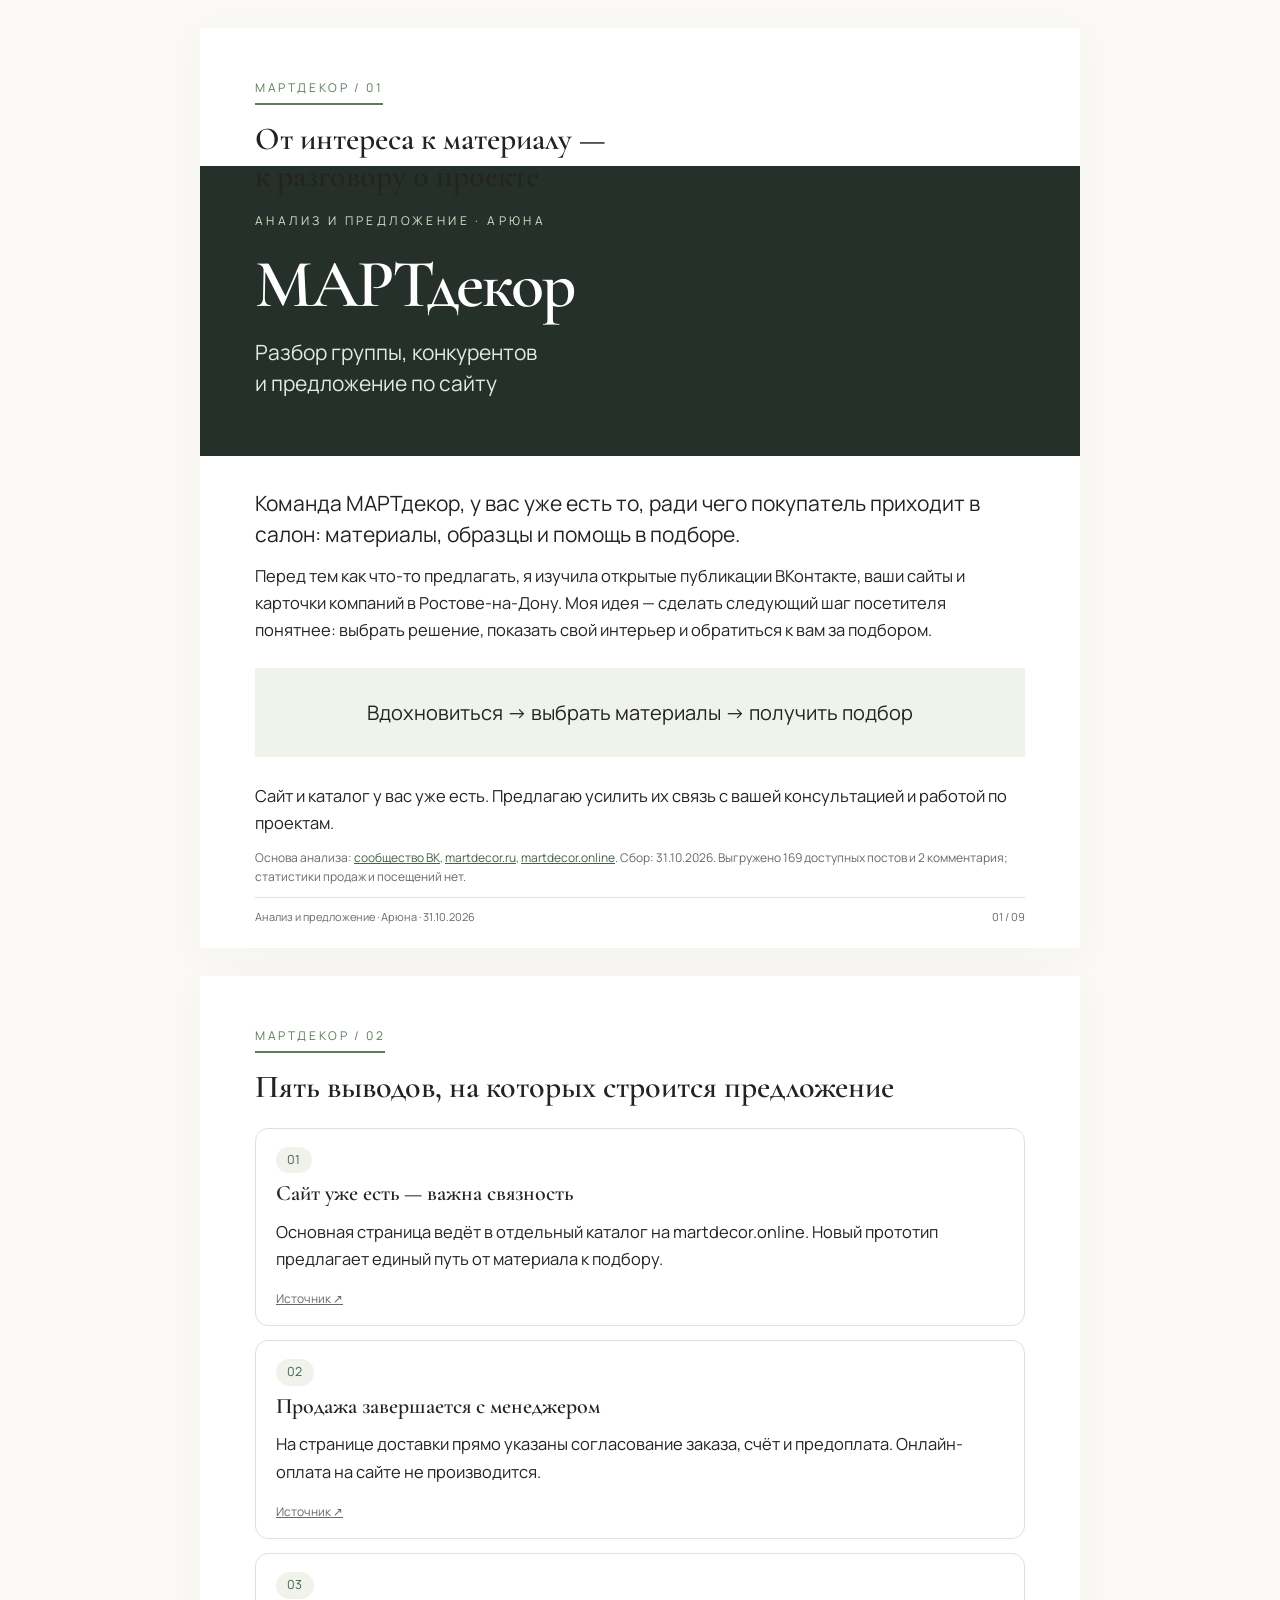
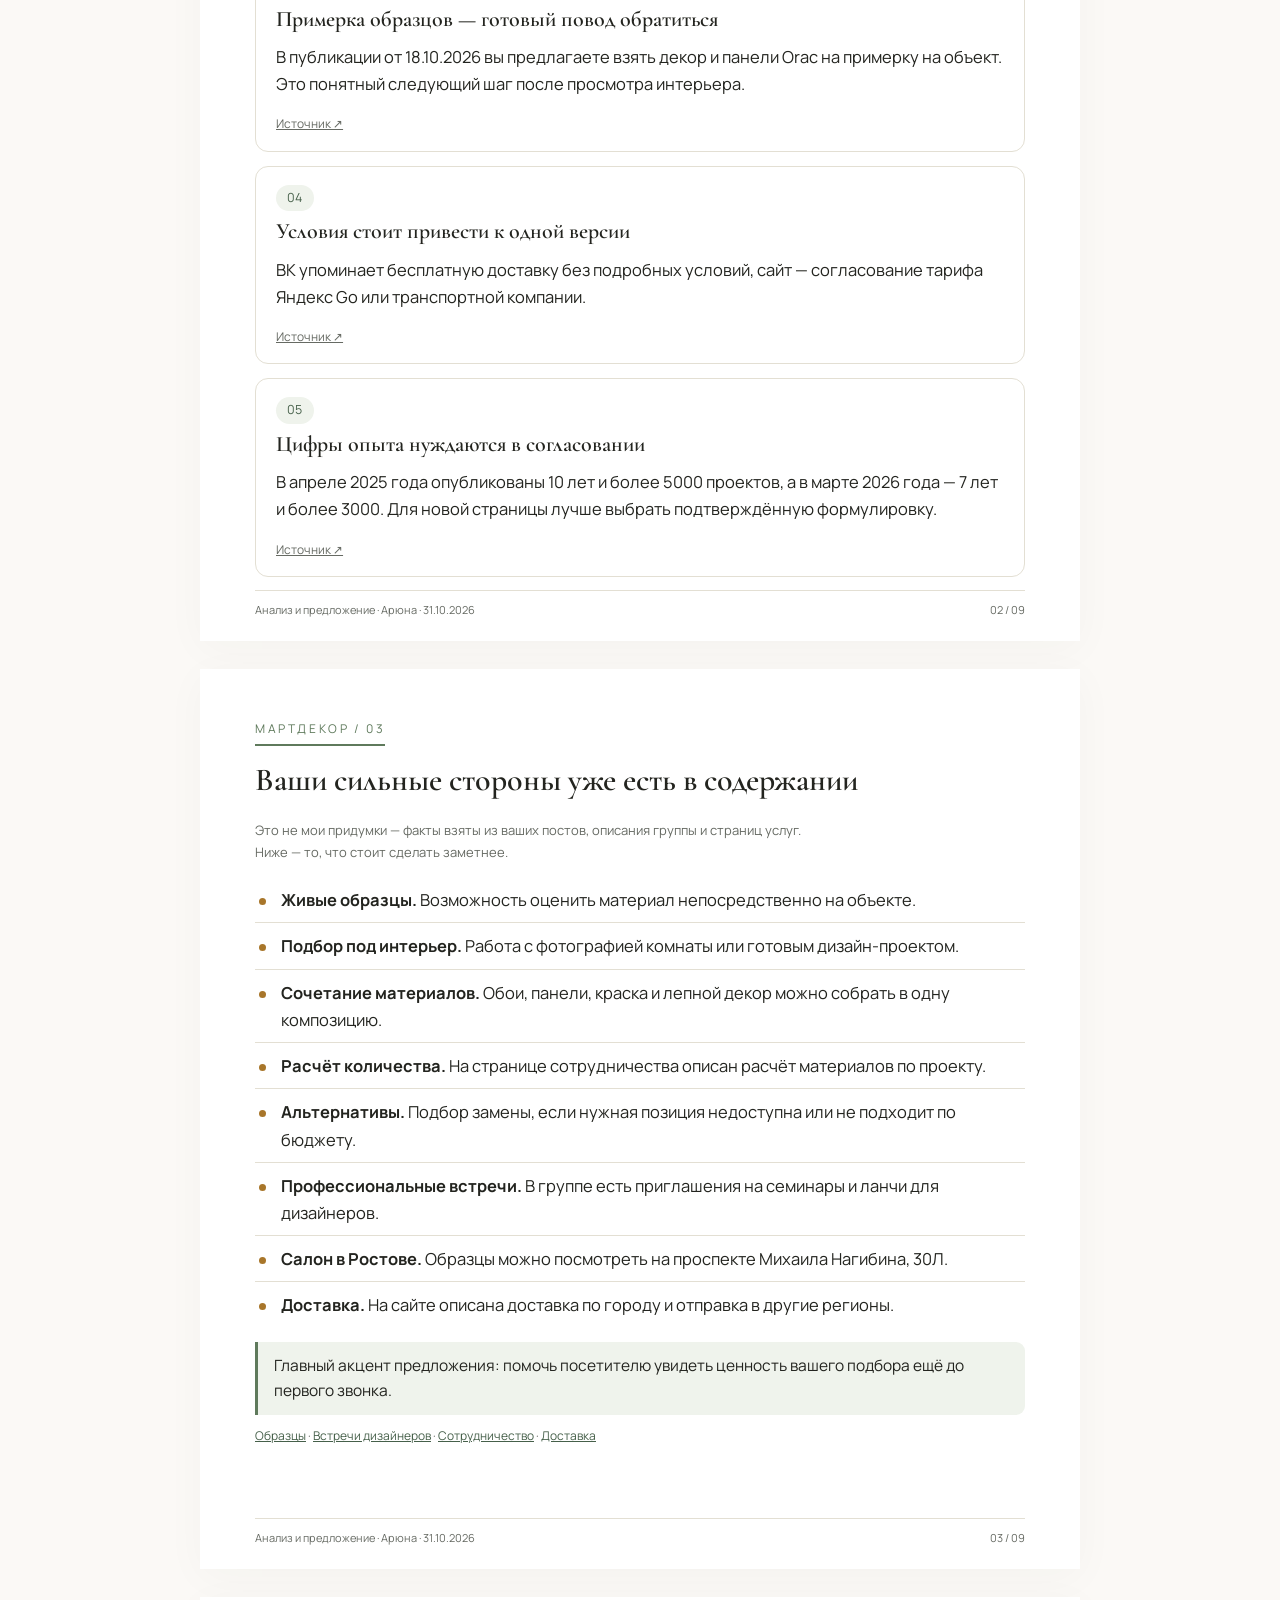
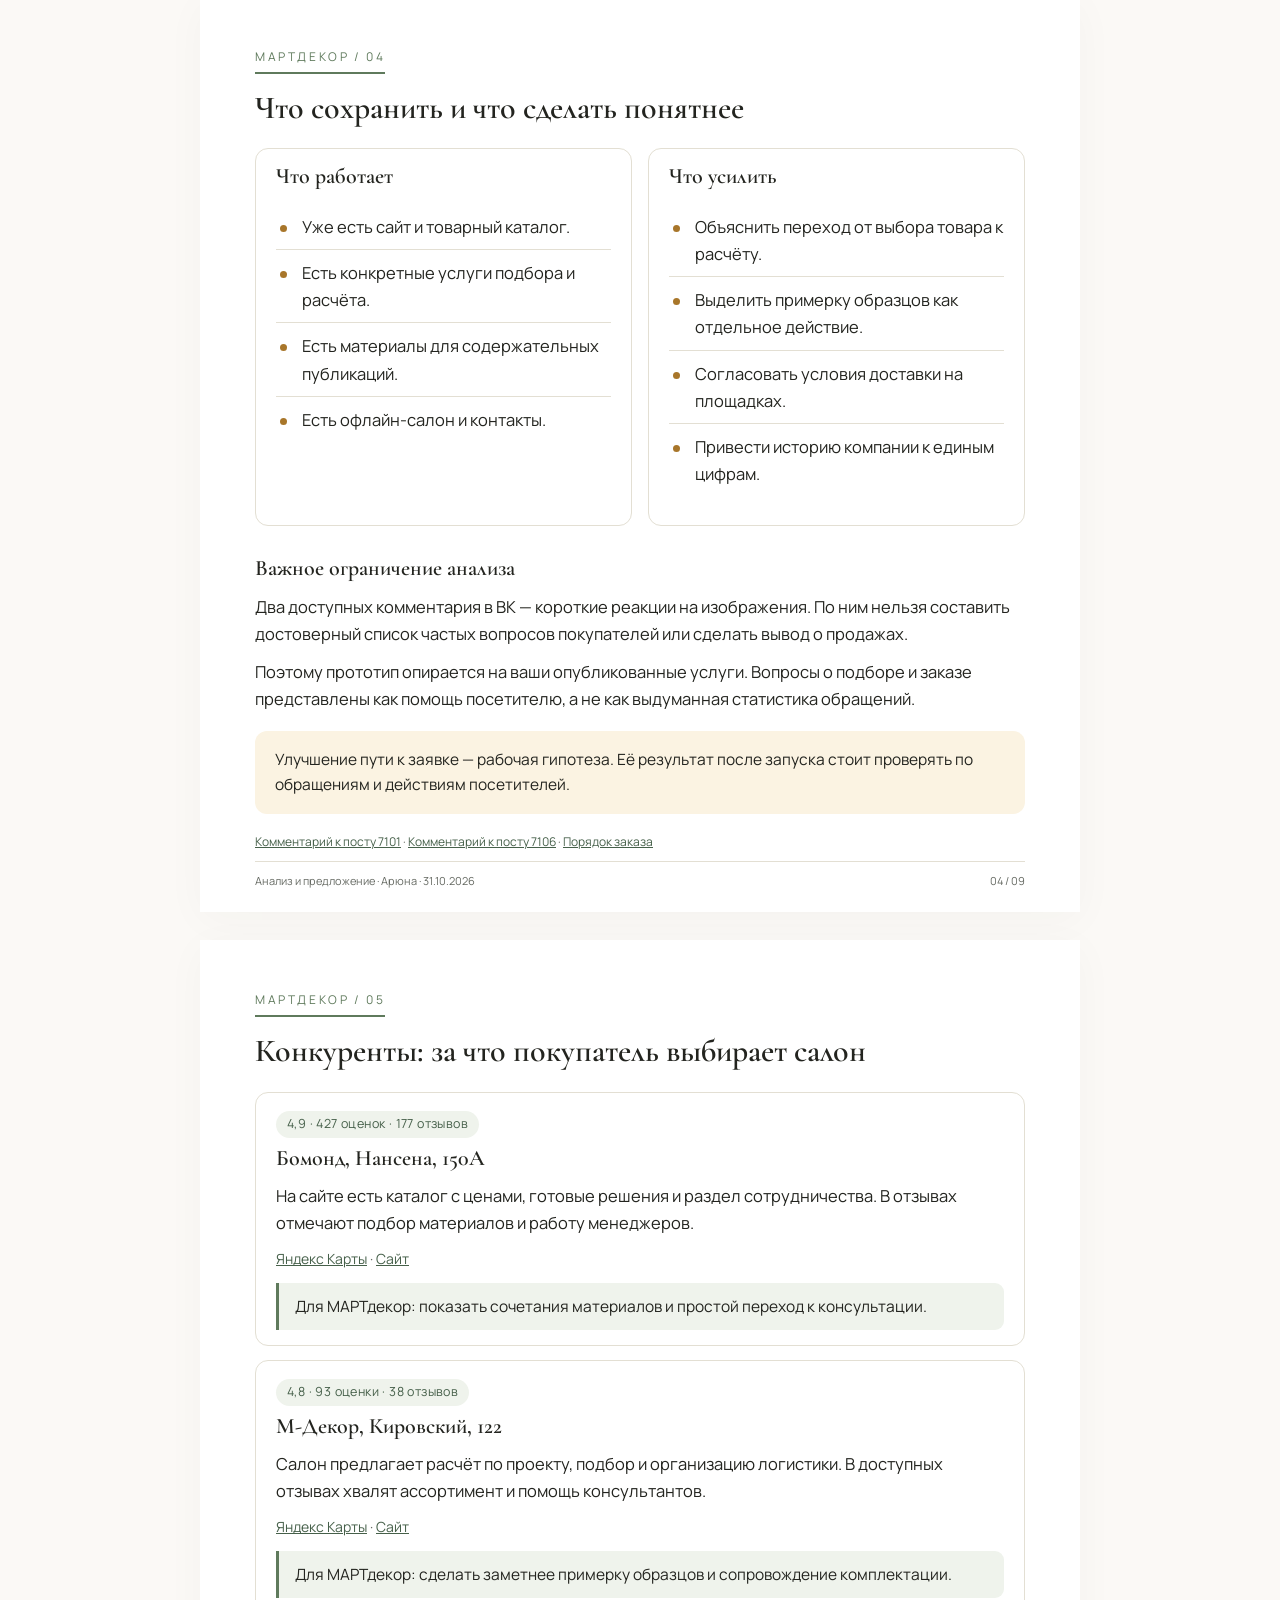
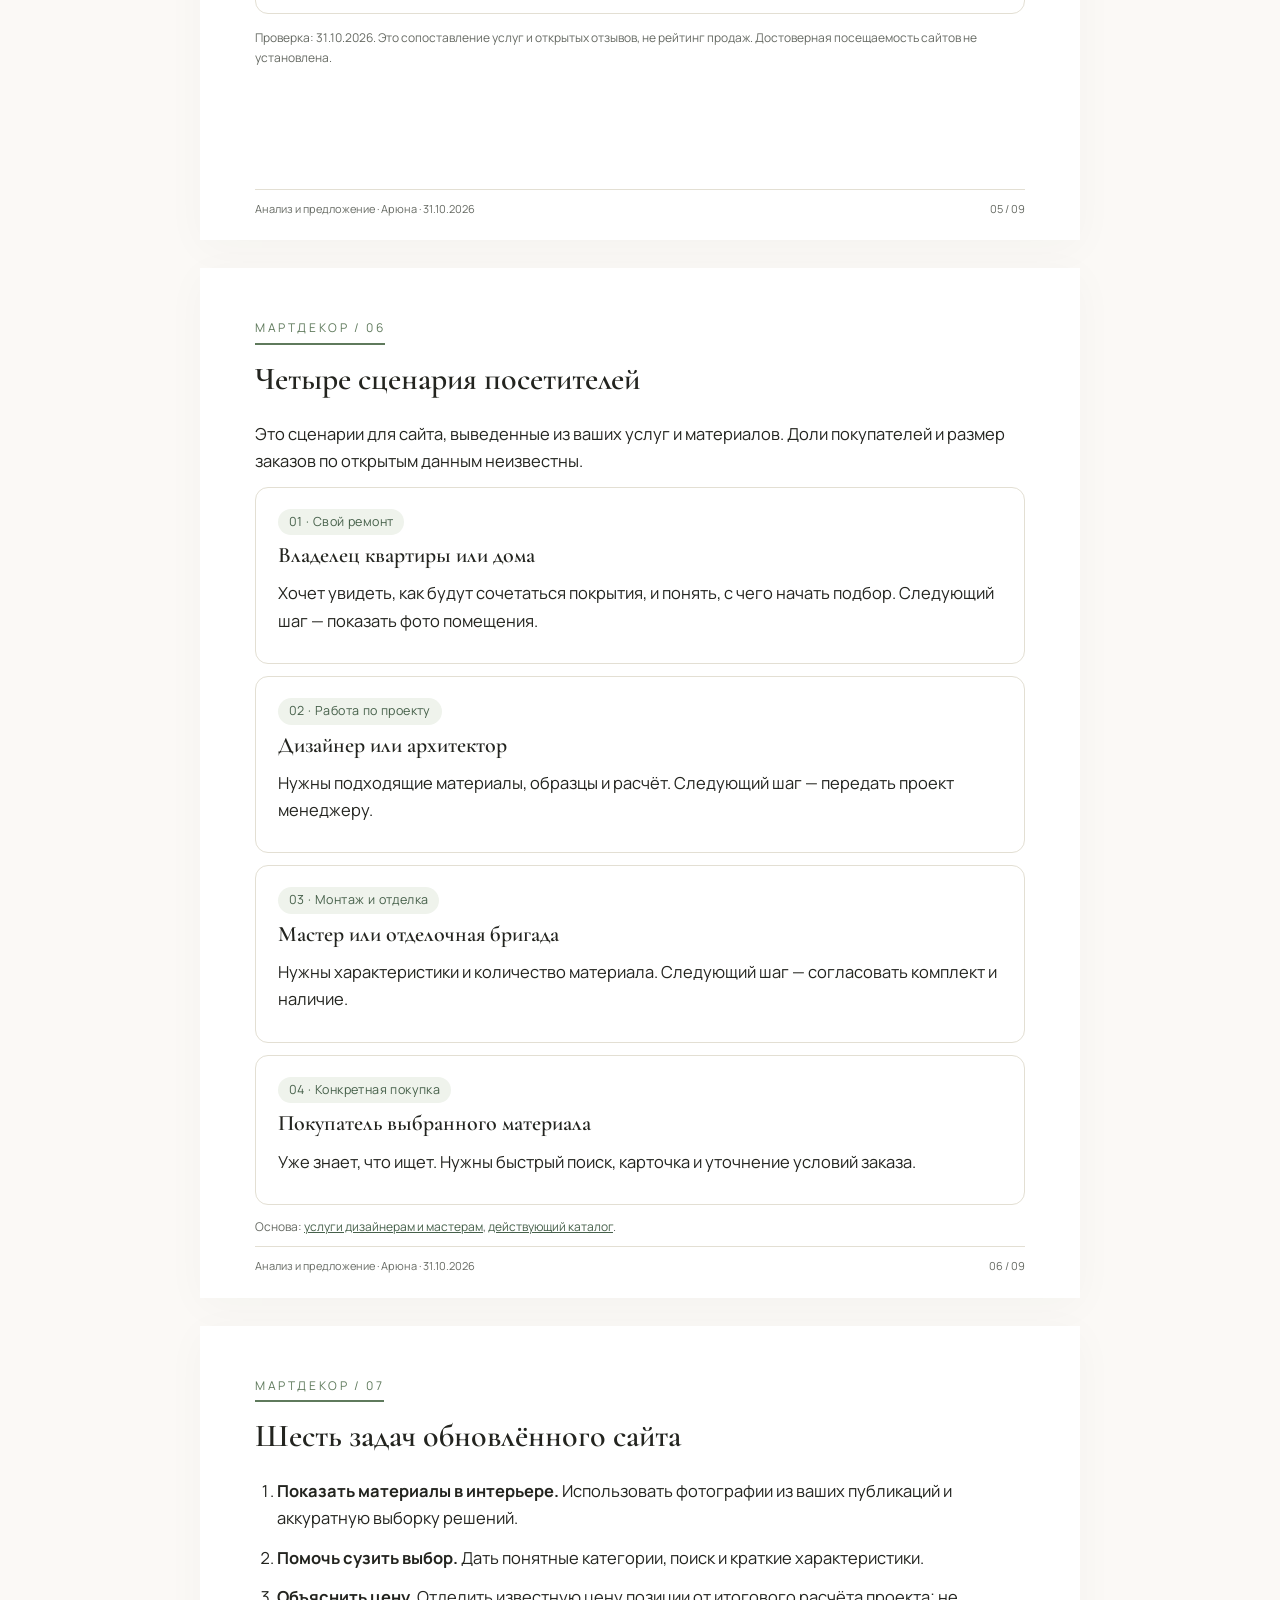
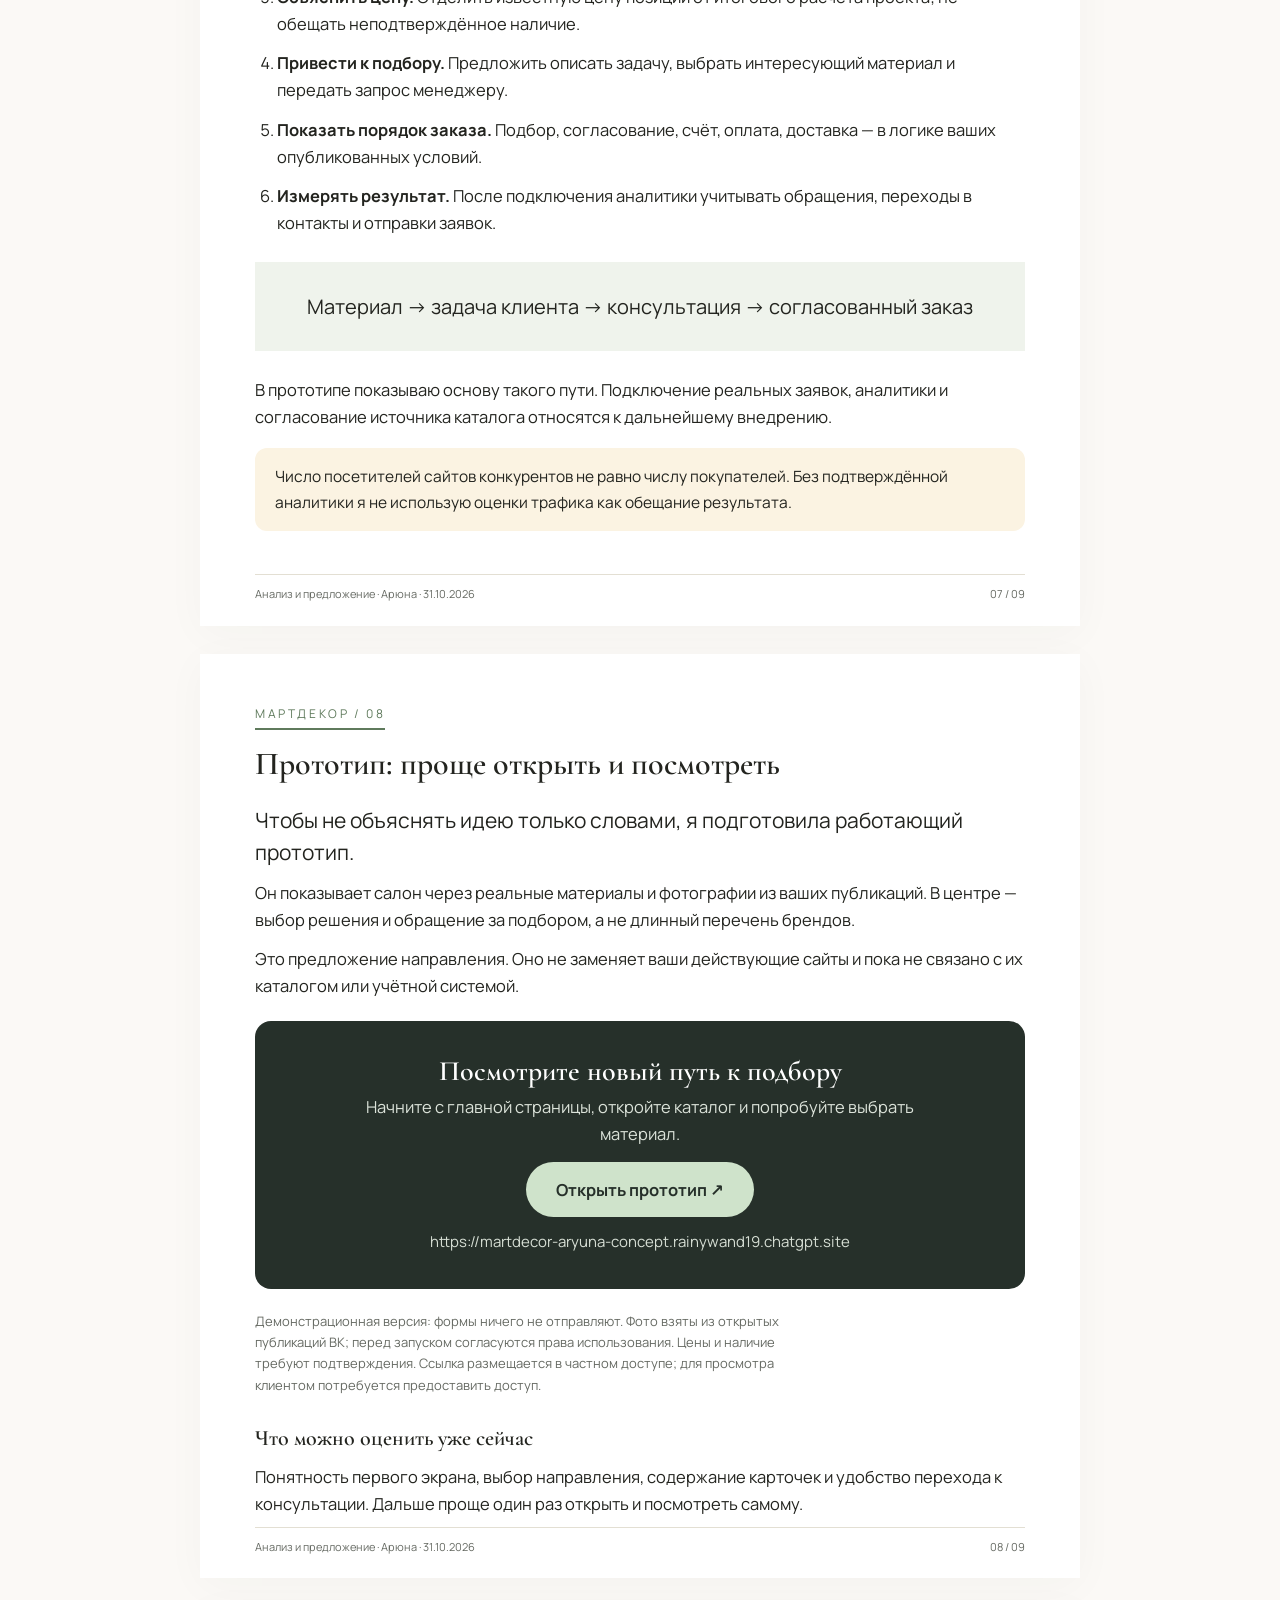
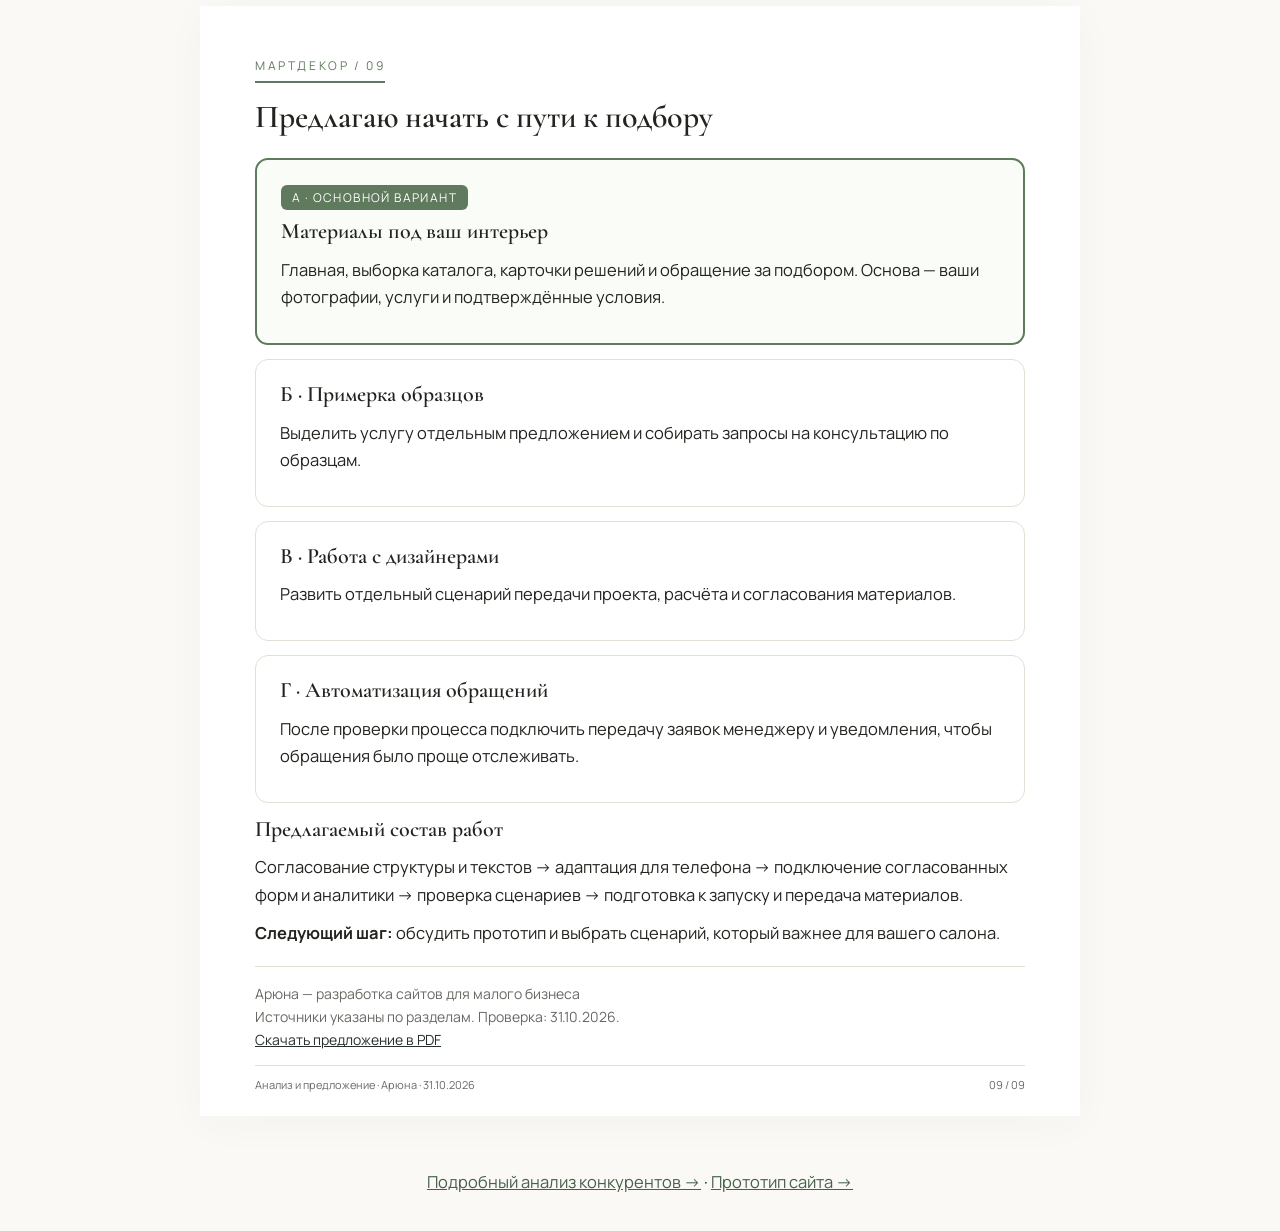
==== kp/index.html @ 7e97dcf4 "Опубликовать прототип, анализ конкурентов и предложение МАРТдекор" ====
<!doctype html><html lang="ru"><head><meta charset="utf-8"><meta name="viewport" content="width=device-width, initial-scale=1"><meta name="robots" content="noindex,nofollow"><title>МАРТдекор — предложение Арюны</title><link href="https://fonts.googleapis.com/css2?family=Cormorant+Garamond:wght@500;600;700&family=Manrope:wght@400;500;600;700&display=swap" rel="stylesheet"><style>
/* Роли цветов постоянные, значения — под клиента: акцент из логотипа или обложки группы */
:root{
  --sage:#5F7A5C; --sage-dark:#26302A; --sage-ink:#46604A; --gold:#A8762A; --mint:#CFE3CB;
  --bg:#FBF9F6; --paper:#fff; --ink:#23241F; --muted:#666A63; --line:#E3DFD3; --tint:#EFF3EC; --warn:#FBF3E2;
}
*{box-sizing:border-box}
body{margin:0;background:var(--bg);color:var(--ink);font:16.5px/1.65 Manrope,system-ui,sans-serif}
.wrap{max-width:820px;margin:0 auto;padding:0 28px}
h1,h2,h3{font-family:'Cormorant Garamond',Georgia,serif;font-weight:600;line-height:1.15;margin:0}
h1{font-size:46px;margin-bottom:16px}
h2{font-size:32px;margin:0 0 6px}
h3{font-size:22px;margin:0 0 6px}
p{margin:11px 0}
.sub{color:var(--muted);font-size:14.5px}
p.sub{max-width:72ch}
header{background:var(--sage-dark);color:#fff;padding:56px 0 48px}
header .eyebrow{letter-spacing:3.4px;text-transform:uppercase;font-size:12px;color:var(--mint);margin-bottom:18px}
header h1{color:#fff;max-width:24ch}
header p{color:#E4E9E1;max-width:64ch}
header .sub{color:#AEB9AE;margin-top:20px}
header a{color:#E4E9E1}
section{padding:46px 0 6px}
.sec-num{display:block;width:max-content;font-size:12px;letter-spacing:2.6px;text-transform:uppercase;color:var(--sage);border-bottom:2px solid var(--sage);padding-bottom:5px;margin-bottom:16px}
.card{background:var(--paper);border:1px solid var(--line);border-radius:13px;padding:22px 24px;margin:14px 0}
.card .n{font-family:'Cormorant Garamond',serif;font-size:32px;font-weight:700;color:var(--sage);line-height:1;margin-bottom:6px}
.grid.two{display:grid;grid-template-columns:1fr 1fr;gap:16px}
@media(max-width:760px){.grid.two{grid-template-columns:1fr} h1{font-size:36px}}
.adv{list-style:none;padding:0;margin:14px 0}
.adv li{padding:11px 0 11px 26px;border-bottom:1px solid var(--line);position:relative}
.adv li:before{content:"";position:absolute;left:4px;top:21px;width:7px;height:7px;border-radius:50%;background:var(--gold)}
.adv li:last-child{border:0}
.why{background:var(--tint);border-left:3px solid var(--sage);border-radius:0 9px 9px 0;padding:11px 16px;margin-top:12px;font-size:15.5px}
.seg{background:var(--paper);border:1px solid var(--line);border-radius:13px;padding:18px 22px;margin:12px 0}
.tag{display:inline-block;background:var(--tint);color:var(--sage-ink);font-size:12.5px;letter-spacing:.4px;padding:3px 11px;border-radius:999px;margin-bottom:8px}
.src{color:var(--muted);font-size:14px;margin-top:2px}
.note{background:var(--warn);border-radius:12px;padding:16px 20px;margin:18px 0;font-size:15.5px}
.note strong{color:#7A5A22}
ol.tasks{padding-left:22px}
ol.tasks li{margin:12px 0}
.cta{background:var(--sage-dark);color:#fff;border-radius:16px;padding:34px;text-align:center;margin:22px 0}
.cta h3{color:#fff;font-size:28px}
.cta a.btn{display:inline-block;background:var(--mint);color:var(--sage-dark);padding:14px 30px;border-radius:999px;text-decoration:none;font-weight:700;margin-top:14px}
.cta .url{display:block;margin-top:13px;color:#D6DED4;font-size:15px;word-break:break-all}
.cta p{color:#DCE3DA;max-width:56ch;margin:0 auto}
.offer{background:var(--paper);border:1px solid var(--line);border-radius:13px;padding:22px 24px;margin:14px 0}
.offer-main{border:2px solid var(--sage);background:#FAFCF8}
.badge{display:inline-block;background:var(--sage);color:#fff;font-size:12px;letter-spacing:1.4px;text-transform:uppercase;padding:3px 11px;border-radius:6px;margin-bottom:9px}
blockquote{margin:14px 0;padding:14px 20px;background:var(--paper);border-left:3px solid var(--gold);border-radius:0 9px 9px 0;font-style:italic;color:#353B36}
footer{margin-top:56px;padding:30px 0 60px;border-top:1px solid var(--line);color:var(--muted);font-size:14px}
footer p{max-width:70ch}
footer a{color:var(--sage-dark)}
@media print{
  body{background:#fff;font-size:11.5pt}
  .wrap{max-width:100%;padding:0 14mm}
  header{padding:16mm 0 11mm;-webkit-print-color-adjust:exact;print-color-adjust:exact}
  section{padding:7mm 0 0}
  h2{margin-top:2mm}
  .adv li{padding:7px 0 7px 24px}
  p{margin:8px 0}
  .card,.seg,.offer,.cta,.note,.why,blockquote{page-break-inside:avoid;break-inside:avoid;-webkit-print-color-adjust:exact;print-color-adjust:exact}
  h2,h3,.sec-num{page-break-after:avoid;break-after:avoid}
  .card,.seg,.offer{padding:16px 20px;margin:10px 0}
  .why{margin-top:9px;padding:9px 14px}
  .cta{padding:24px;margin:16px 0}
  footer{margin-top:28px;padding:18px 0 20px}
  h1{font-size:28pt}h2{font-size:20pt}h3{font-size:14pt}
  a{color:inherit;text-decoration:none}
  @page{margin:0}
}

.page{max-width:880px;margin:28px auto;background:#fff;padding:50px 55px;position:relative;min-height:900px;box-shadow:0 8px 40px #26302a08}.page header{margin:-50px -55px 32px;padding:45px 55px}.page h2{margin-bottom:22px}.page section{padding:0}.page .folio{position:absolute;bottom:22px;left:55px;right:55px;border-top:1px solid var(--line);padding-top:10px;font-size:11px;color:var(--muted);display:flex;justify-content:space-between}.lead{font-size:21px;line-height:1.5}.large{font-size:68px;line-height:1.05;letter-spacing:-2px}.sources{font-size:12px;color:var(--muted)}a{color:var(--sage-ink)}.route{padding:28px;background:var(--tint);font-size:20px;text-align:center;margin:25px 0}.card{padding:15px 20px}.grid.two .card{margin:0}.sub{font-size:13px}.page footer{margin-top:20px;padding:15px 0}.page .adv li{padding-top:9px;padding-bottom:9px}@media(max-width:650px){.page{margin:0;padding:30px 22px;min-height:0;padding-bottom:80px}.page header{margin:-30px -22px 24px;padding:35px 22px}.large{font-size:48px}.page .folio{left:22px;right:22px}}@media print{@page{size:A4;margin:0}.page{width:210mm;height:297mm;min-height:0;max-width:none;padding:18mm 17mm 20mm;margin:0;box-shadow:none;break-after:page;overflow:visible}.page:last-child{break-after:auto}.page header{margin:-18mm -17mm 12mm;padding:20mm 17mm 16mm}.page .folio{bottom:10mm;left:17mm;right:17mm}.page h2{margin-bottom:7mm}.page h1{font-size:32pt}.page .large{font-size:42pt}.page .lead{font-size:15pt}.page .card{padding:12px 17px}.page p{margin:9px 0}.page .sources{font-size:9pt}.page .sub{font-size:9.5pt}.page .route{font-size:14pt}.page .adv li{padding-top:9px;padding-bottom:9px}.page footer{font-size:9pt}.screen-only{display:none}}
@media print{body{font-size:10pt}.page header{margin:0 0 7mm;padding:10mm}.page .card{padding:9px 14px;margin:8px 0}.page h3{font-size:13pt}.page h2{font-size:19pt}.page .sources{font-size:8pt}} </style></head><body><article class="page"><span class="sec-num">МАРТдекор / 01</span><h2>От интереса к материалу —<br>к разговору о проекте</h2><header><div class="eyebrow">Анализ и предложение · Арюна</div><h1 class="large">МАРТдекор</h1><p class="lead">Разбор группы, конкурентов<br>и предложение по сайту</p></header><p class="lead">Команда МАРТдекор, у вас уже есть то, ради чего покупатель приходит в салон: материалы, образцы и помощь в подборе.</p><p>Перед тем как что-то предлагать, я изучила открытые публикации ВКонтакте, ваши сайты и карточки компаний в Ростове-на-Дону. Моя идея — сделать следующий шаг посетителя понятнее: выбрать решение, показать свой интерьер и обратиться к вам за подбором.</p><div class="route">Вдохновиться → выбрать материалы → получить подбор</div><p>Сайт и каталог у вас уже есть. Предлагаю усилить их связь с вашей консультацией и работой по проектам.</p><p class="sources">Основа анализа: <a href="https://vk.ru/martdecoronline">сообщество ВК</a>, <a href="https://martdecor.ru">martdecor.ru</a>, <a href="https://martdecor.online">martdecor.online</a>. Сбор: 31.10.2026. Выгружено 169 доступных постов и 2 комментария; статистики продаж и посещений нет.</p><div class="folio"><span>Анализ и предложение · Арюна · 31.10.2026</span><span>01 / 09</span></div></article><article class="page"><span class="sec-num">МАРТдекор / 02</span><h2>Пять выводов, на которых строится предложение</h2><div class="card"><span class="tag">01</span><h3>Сайт уже есть — важна связность</h3><p>Основная страница ведёт в отдельный каталог на martdecor.online. Новый прототип предлагает единый путь от материала к подбору.</p><a class="sources" href="https://martdecor.ru">Источник ↗</a></div><div class="card"><span class="tag">02</span><h3>Продажа завершается с менеджером</h3><p>На странице доставки прямо указаны согласование заказа, счёт и предоплата. Онлайн-оплата на сайте не производится.</p><a class="sources" href="https://martdecor.online/dostavka-i-oplata/">Источник ↗</a></div><div class="card"><span class="tag">03</span><h3>Примерка образцов — готовый повод обратиться</h3><p>В публикации от 18.10.2026 вы предлагаете взять декор и панели Orac на примерку на объект. Это понятный следующий шаг после просмотра интерьера.</p><a class="sources" href="https://vk.ru/wall-53471837_7663">Источник ↗</a></div><div class="card"><span class="tag">04</span><h3>Условия стоит привести к одной версии</h3><p>ВК упоминает бесплатную доставку без подробных условий, сайт — согласование тарифа Яндекс Go или транспортной компании.</p><a class="sources" href="https://martdecor.online/dostavka-i-oplata/">Источник ↗</a></div><div class="card"><span class="tag">05</span><h3>Цифры опыта нуждаются в согласовании</h3><p>В апреле 2025 года опубликованы 10 лет и более 5000 проектов, а в марте 2026 года — 7 лет и более 3000. Для новой страницы лучше выбрать подтверждённую формулировку.</p><a class="sources" href="https://vk.ru/wall-53471837_7654">Источник ↗</a></div><div class="folio"><span>Анализ и предложение · Арюна · 31.10.2026</span><span>02 / 09</span></div></article><article class="page"><span class="sec-num">МАРТдекор / 03</span><h2>Ваши сильные стороны уже есть в содержании</h2><p class="sub">Это не мои придумки — факты взяты из ваших постов, описания группы и страниц услуг. Ниже — то, что стоит сделать заметнее.</p><ul class="adv"><li><b>Живые образцы.</b> Возможность оценить материал непосредственно на объекте.</li><li><b>Подбор под интерьер.</b> Работа с фотографией комнаты или готовым дизайн-проектом.</li><li><b>Сочетание материалов.</b> Обои, панели, краска и лепной декор можно собрать в одну композицию.</li><li><b>Расчёт количества.</b> На странице сотрудничества описан расчёт материалов по проекту.</li><li><b>Альтернативы.</b> Подбор замены, если нужная позиция недоступна или не подходит по бюджету.</li><li><b>Профессиональные встречи.</b> В группе есть приглашения на семинары и ланчи для дизайнеров.</li><li><b>Салон в Ростове.</b> Образцы можно посмотреть на проспекте Михаила Нагибина, 30Л.</li><li><b>Доставка.</b> На сайте описана доставка по городу и отправка в другие регионы.</li></ul><div class="why">Главный акцент предложения: помочь посетителю увидеть ценность вашего подбора ещё до первого звонка.</div><p class="sources"><a href="https://vk.ru/wall-53471837_7663">Образцы</a> · <a href="https://vk.ru/wall-53471837_7648">Встречи дизайнеров</a> · <a href="https://martdecor.online/dizayneram/">Сотрудничество</a> · <a href="https://martdecor.online/dostavka-i-oplata/">Доставка</a></p><div class="folio"><span>Анализ и предложение · Арюна · 31.10.2026</span><span>03 / 09</span></div></article><article class="page"><span class="sec-num">МАРТдекор / 04</span><h2>Что сохранить и что сделать понятнее</h2><div class="grid two"><div class="card"><h3>Что работает</h3><ul class="adv"><li>Уже есть сайт и товарный каталог.</li><li>Есть конкретные услуги подбора и расчёта.</li><li>Есть материалы для содержательных публикаций.</li><li>Есть офлайн-салон и контакты.</li></ul></div><div class="card"><h3>Что усилить</h3><ul class="adv"><li>Объяснить переход от выбора товара к расчёту.</li><li>Выделить примерку образцов как отдельное действие.</li><li>Согласовать условия доставки на площадках.</li><li>Привести историю компании к единым цифрам.</li></ul></div></div><h3 style="margin-top:30px">Важное ограничение анализа</h3><p>Два доступных комментария в ВК — короткие реакции на изображения. По ним нельзя составить достоверный список частых вопросов покупателей или сделать вывод о продажах.</p><p>Поэтому прототип опирается на ваши опубликованные услуги. Вопросы о подборе и заказе представлены как помощь посетителю, а не как выдуманная статистика обращений.</p><div class="note">Улучшение пути к заявке — рабочая гипотеза. Её результат после запуска стоит проверять по обращениям и действиям посетителей.</div><p class="sources"><a href="https://vk.ru/wall-53471837_7101">Комментарий к посту 7101</a> · <a href="https://vk.ru/wall-53471837_7106">Комментарий к посту 7106</a> · <a href="https://martdecor.online/dostavka-i-oplata/">Порядок заказа</a></p><div class="folio"><span>Анализ и предложение · Арюна · 31.10.2026</span><span>04 / 09</span></div></article><article class="page"><span class="sec-num">МАРТдекор / 05</span><h2>Конкуренты: за что покупатель выбирает салон</h2><div class="card"><span class="tag">4,9 · 427 оценок · 177 отзывов</span><h3>Бомонд, Нансена, 150А</h3><p>На сайте есть каталог с ценами, готовые решения и раздел сотрудничества. В отзывах отмечают подбор материалов и работу менеджеров.</p><p class="src"><a href="https://yandex.com/maps/org/bomond/1010132661/">Яндекс Карты</a> · <a href="https://bomondceramica.ru/">Сайт</a></p><div class="why">Для МАРТдекор: показать сочетания материалов и простой переход к консультации.</div></div><div class="card"><span class="tag">4,8 · 93 оценки · 38 отзывов</span><h3>М-Декор, Кировский, 122</h3><p>Салон предлагает расчёт по проекту, подбор и организацию логистики. В доступных отзывах хвалят ассортимент и помощь консультантов.</p><p class="src"><a href="https://yandex.com/maps/org/m_dekor/36565239347/">Яндекс Карты</a> · <a href="https://m-decor-salon.ru/">Сайт</a></p><div class="why">Для МАРТдекор: сделать заметнее примерку образцов и сопровождение комплектации.</div></div><p class="sources">Проверка: 31.10.2026. Это сопоставление услуг и открытых отзывов, не рейтинг продаж. Достоверная посещаемость сайтов не установлена.</p><!-- COMPETITORS --><div class="folio"><span>Анализ и предложение · Арюна · 31.10.2026</span><span>05 / 09</span></div></article><article class="page"><span class="sec-num">МАРТдекор / 06</span><h2>Четыре сценария посетителей</h2><p>Это сценарии для сайта, выведенные из ваших услуг и материалов. Доли покупателей и размер заказов по открытым данным неизвестны.</p><div class="seg"><span class="tag">01 · Свой ремонт</span><h3>Владелец квартиры или дома</h3><p>Хочет увидеть, как будут сочетаться покрытия, и понять, с чего начать подбор. Следующий шаг — показать фото помещения.</p></div><div class="seg"><span class="tag">02 · Работа по проекту</span><h3>Дизайнер или архитектор</h3><p>Нужны подходящие материалы, образцы и расчёт. Следующий шаг — передать проект менеджеру.</p></div><div class="seg"><span class="tag">03 · Монтаж и отделка</span><h3>Мастер или отделочная бригада</h3><p>Нужны характеристики и количество материала. Следующий шаг — согласовать комплект и наличие.</p></div><div class="seg"><span class="tag">04 · Конкретная покупка</span><h3>Покупатель выбранного материала</h3><p>Уже знает, что ищет. Нужны быстрый поиск, карточка и уточнение условий заказа.</p></div><p class="sources">Основа: <a href="https://martdecor.online/dizayneram/">услуги дизайнерам и мастерам</a>, <a href="https://martdecor.online/shop/">действующий каталог</a>.</p><div class="folio"><span>Анализ и предложение · Арюна · 31.10.2026</span><span>06 / 09</span></div></article><article class="page"><span class="sec-num">МАРТдекор / 07</span><h2>Шесть задач обновлённого сайта</h2><ol class="tasks"><li><b>Показать материалы в интерьере.</b> Использовать фотографии из ваших публикаций и аккуратную выборку решений.</li><li><b>Помочь сузить выбор.</b> Дать понятные категории, поиск и краткие характеристики.</li><li><b>Объяснить цену.</b> Отделить известную цену позиции от итогового расчёта проекта; не обещать неподтверждённое наличие.</li><li><b>Привести к подбору.</b> Предложить описать задачу, выбрать интересующий материал и передать запрос менеджеру.</li><li><b>Показать порядок заказа.</b> Подбор, согласование, счёт, оплата, доставка — в логике ваших опубликованных условий.</li><li><b>Измерять результат.</b> После подключения аналитики учитывать обращения, переходы в контакты и отправки заявок.</li></ol><div class="route">Материал → задача клиента → консультация → согласованный заказ</div><p>В прототипе показываю основу такого пути. Подключение реальных заявок, аналитики и согласование источника каталога относятся к дальнейшему внедрению.</p><div class="note">Число посетителей сайтов конкурентов не равно числу покупателей. Без подтверждённой аналитики я не использую оценки трафика как обещание результата.</div><div class="folio"><span>Анализ и предложение · Арюна · 31.10.2026</span><span>07 / 09</span></div></article><article class="page"><span class="sec-num">МАРТдекор / 08</span><h2>Прототип: проще открыть и посмотреть</h2><p class="lead">Чтобы не объяснять идею только словами, я подготовила работающий прототип.</p><p>Он показывает салон через реальные материалы и фотографии из ваших публикаций. В центре — выбор решения и обращение за подбором, а не длинный перечень брендов.</p><p>Это предложение направления. Оно не заменяет ваши действующие сайты и пока не связано с их каталогом или учётной системой.</p><div class="cta"><h3>Посмотрите новый путь к подбору</h3><p>Начните с главной страницы, откройте каталог и попробуйте выбрать материал.</p><a class="btn" href="../index.html">Открыть прототип ↗</a><span class="url">https://martdecor-aryuna-concept.rainywand19.chatgpt.site</span></div><p class="sub">Демонстрационная версия: формы ничего не отправляют. Фото взяты из открытых публикаций ВК; перед запуском согласуются права использования. Цены и наличие требуют подтверждения. Ссылка размещается в частном доступе; для просмотра клиентом потребуется предоставить доступ.</p><h3 style="margin-top:30px">Что можно оценить уже сейчас</h3><p>Понятность первого экрана, выбор направления, содержание карточек и удобство перехода к консультации. Дальше проще один раз открыть и посмотреть самому.</p><div class="folio"><span>Анализ и предложение · Арюна · 31.10.2026</span><span>08 / 09</span></div></article><article class="page"><span class="sec-num">МАРТдекор / 09</span><h2>Предлагаю начать с пути к подбору</h2><div class="offer offer-main"><span class="badge">А · Основной вариант</span><h3>Материалы под ваш интерьер</h3><p>Главная, выборка каталога, карточки решений и обращение за подбором. Основа — ваши фотографии, услуги и подтверждённые условия.</p></div><div class="offer"><h3>Б · Примерка образцов</h3><p>Выделить услугу отдельным предложением и собирать запросы на консультацию по образцам.</p></div><div class="offer"><h3>В · Работа с дизайнерами</h3><p>Развить отдельный сценарий передачи проекта, расчёта и согласования материалов.</p></div><div class="offer"><h3>Г · Автоматизация обращений</h3><p>После проверки процесса подключить передачу заявок менеджеру и уведомления, чтобы обращения было проще отслеживать.</p></div><h3>Предлагаемый состав работ</h3><p>Согласование структуры и текстов → адаптация для телефона → подключение согласованных форм и аналитики → проверка сценариев → подготовка к запуску и передача материалов.</p><p><b>Следующий шаг:</b> обсудить прототип и выбрать сценарий, который важнее для вашего салона.</p><footer>Арюна — разработка сайтов для малого бизнеса<br>Источники указаны по разделам. Проверка: 31.10.2026.<br><a href="KP-MARTdecor.pdf">Скачать предложение в PDF</a></footer><div class="folio"><span>Анализ и предложение · Арюна · 31.10.2026</span><span>09 / 09</span></div></article><p style="text-align:center;padding:24px"><a href="../analysis/">Подробный анализ конкурентов →</a> · <a href="../index.html">Прототип сайта →</a></p></body></html>
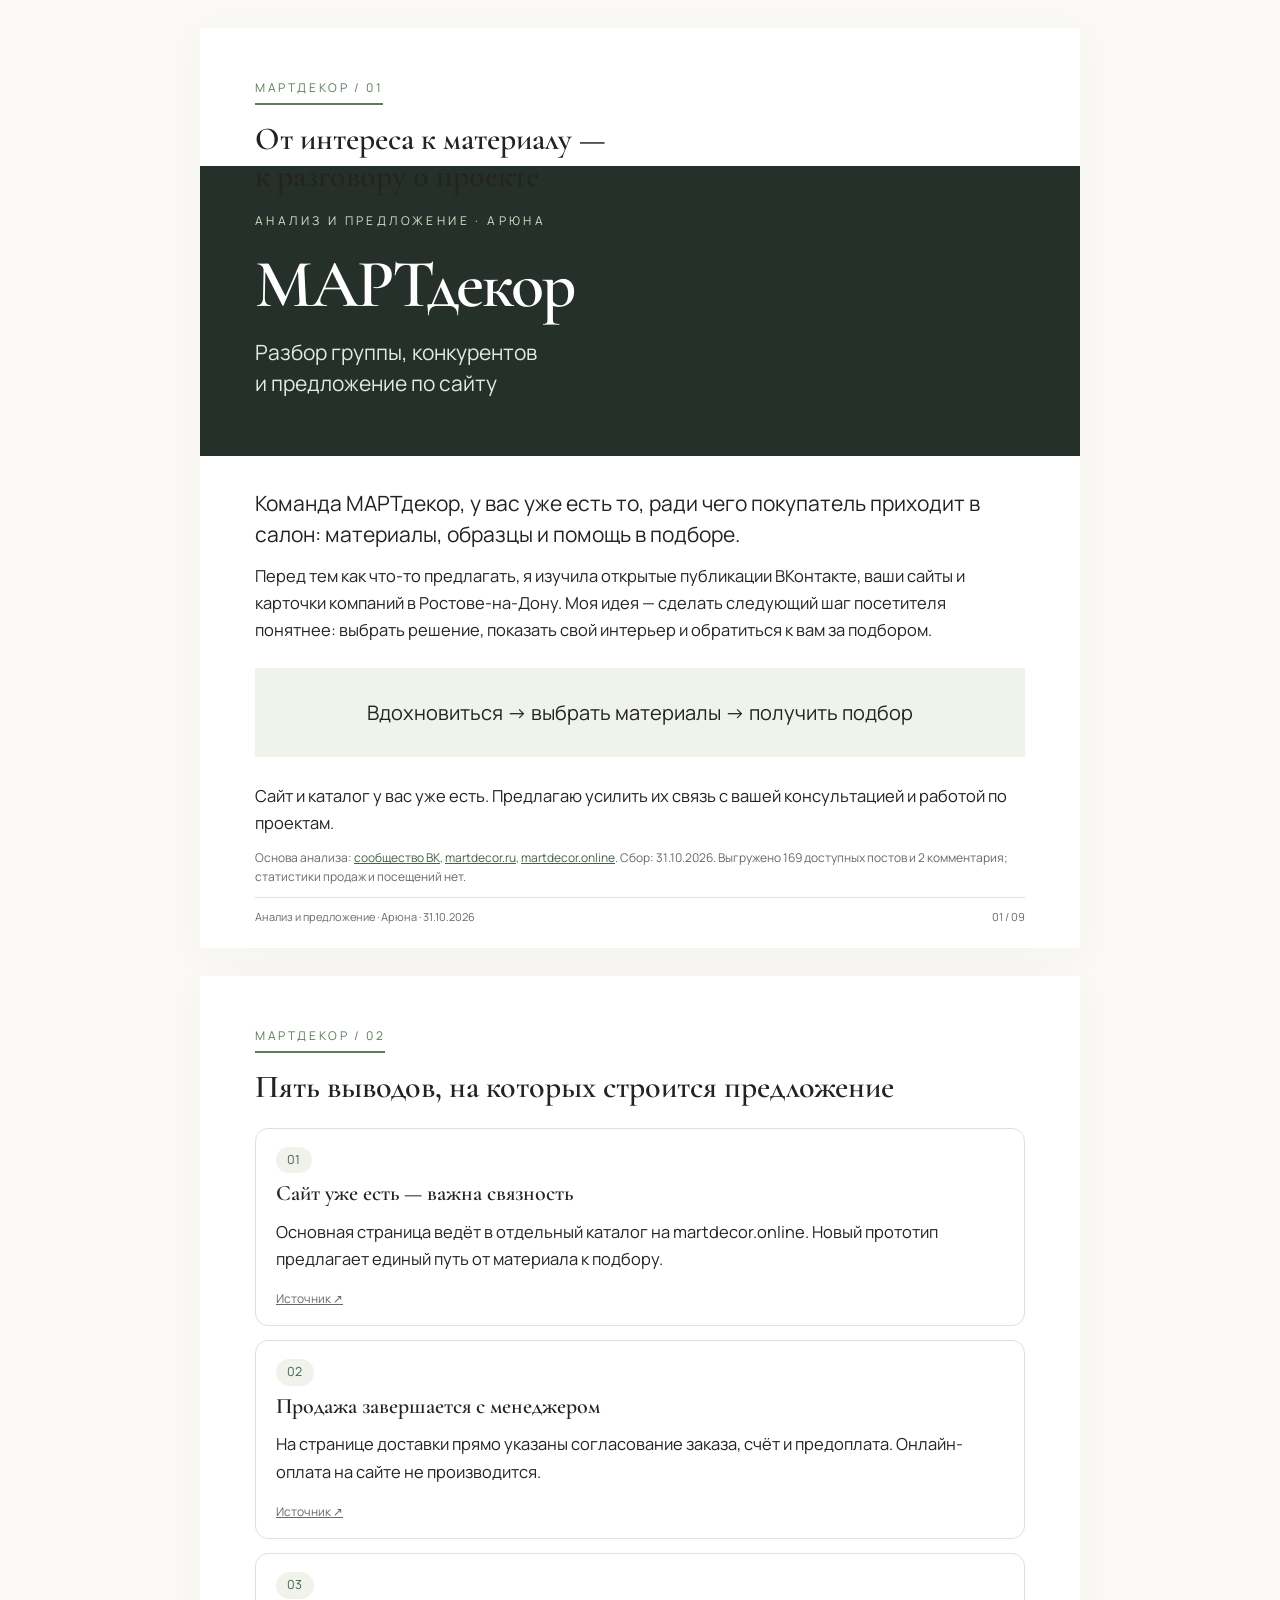
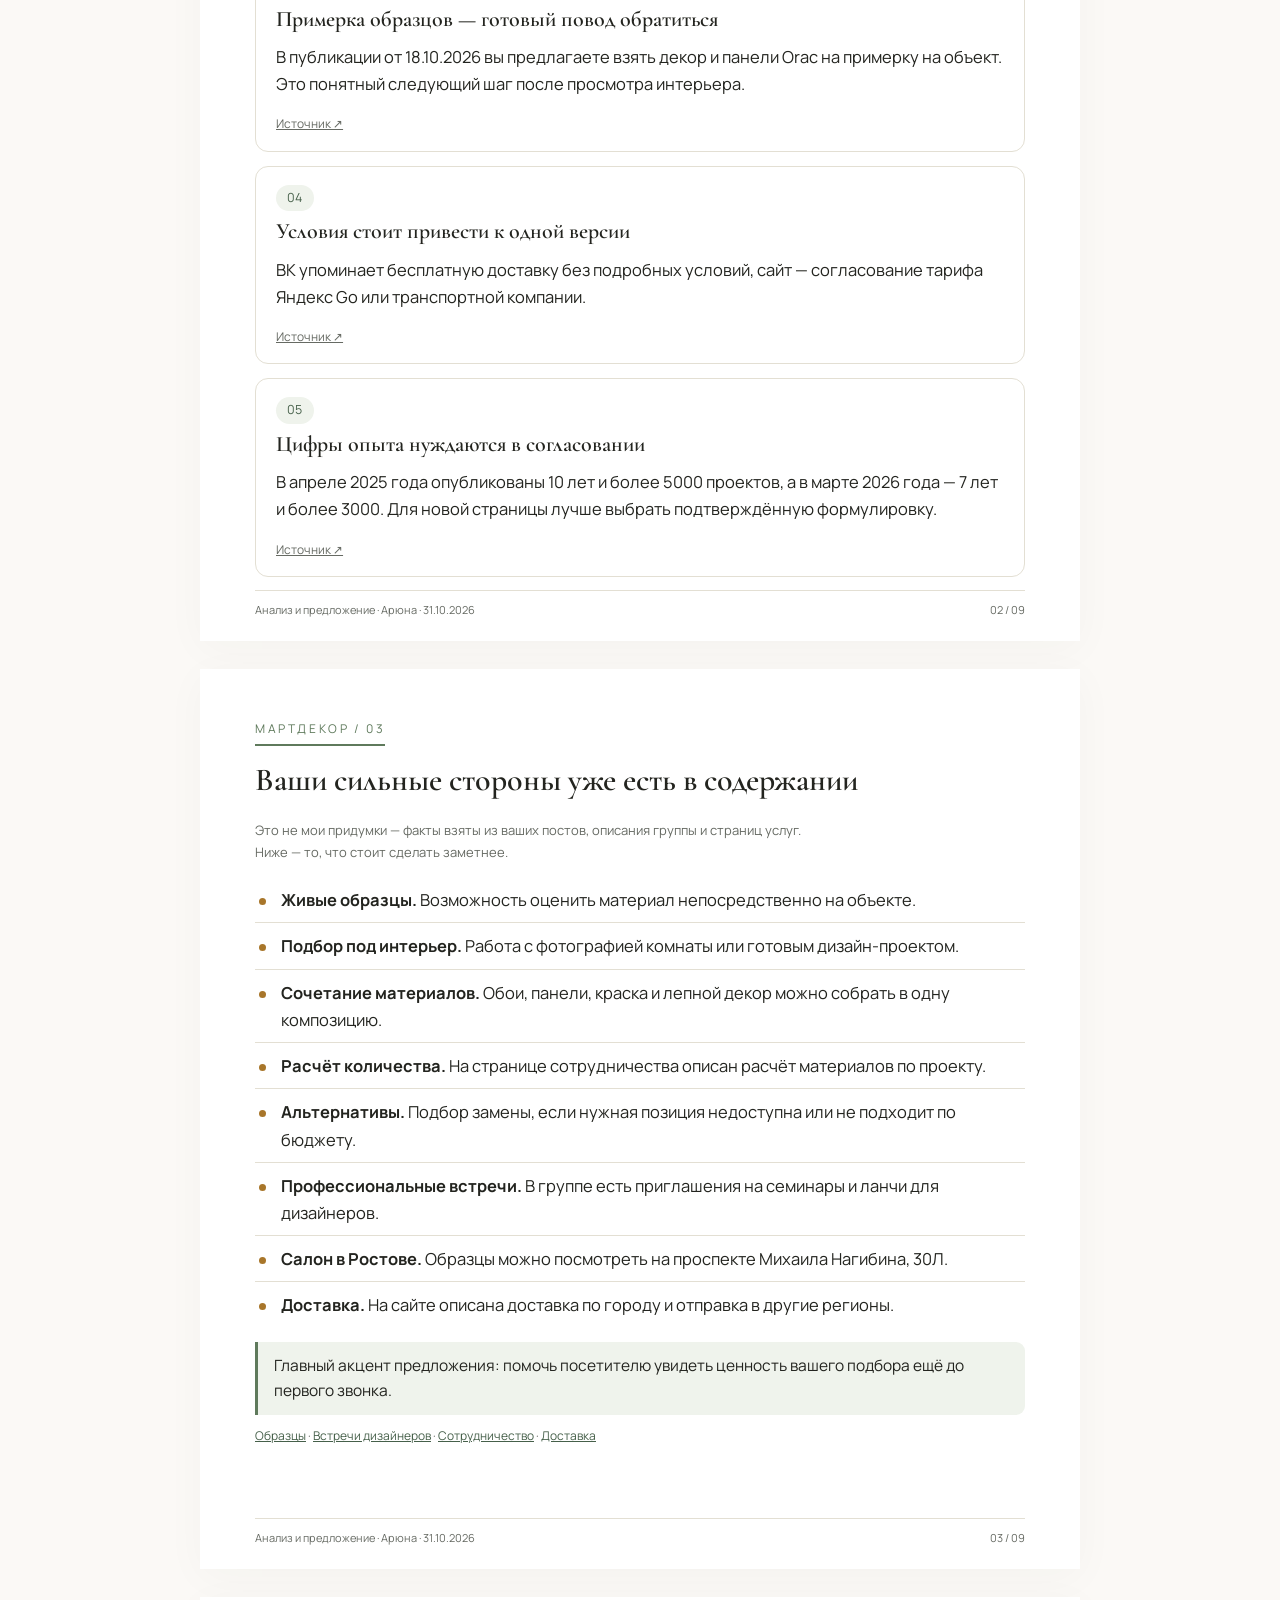
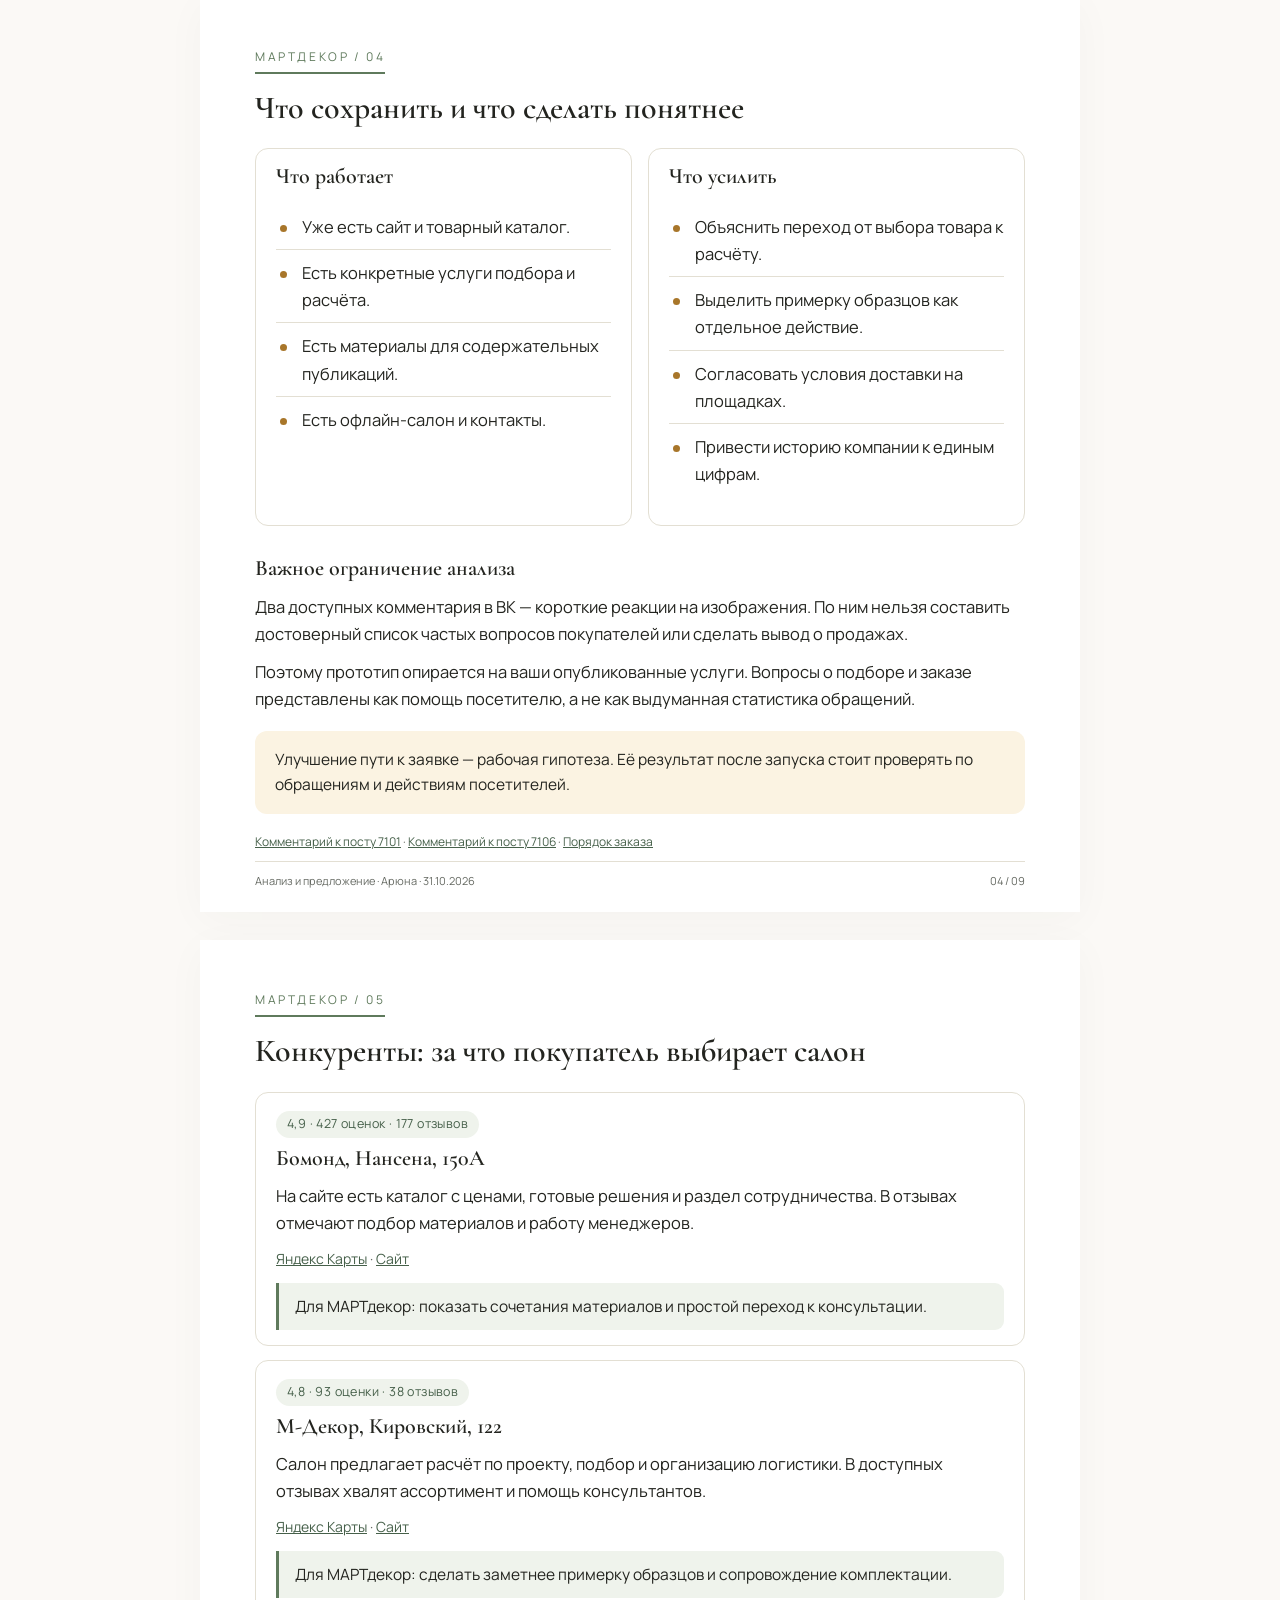
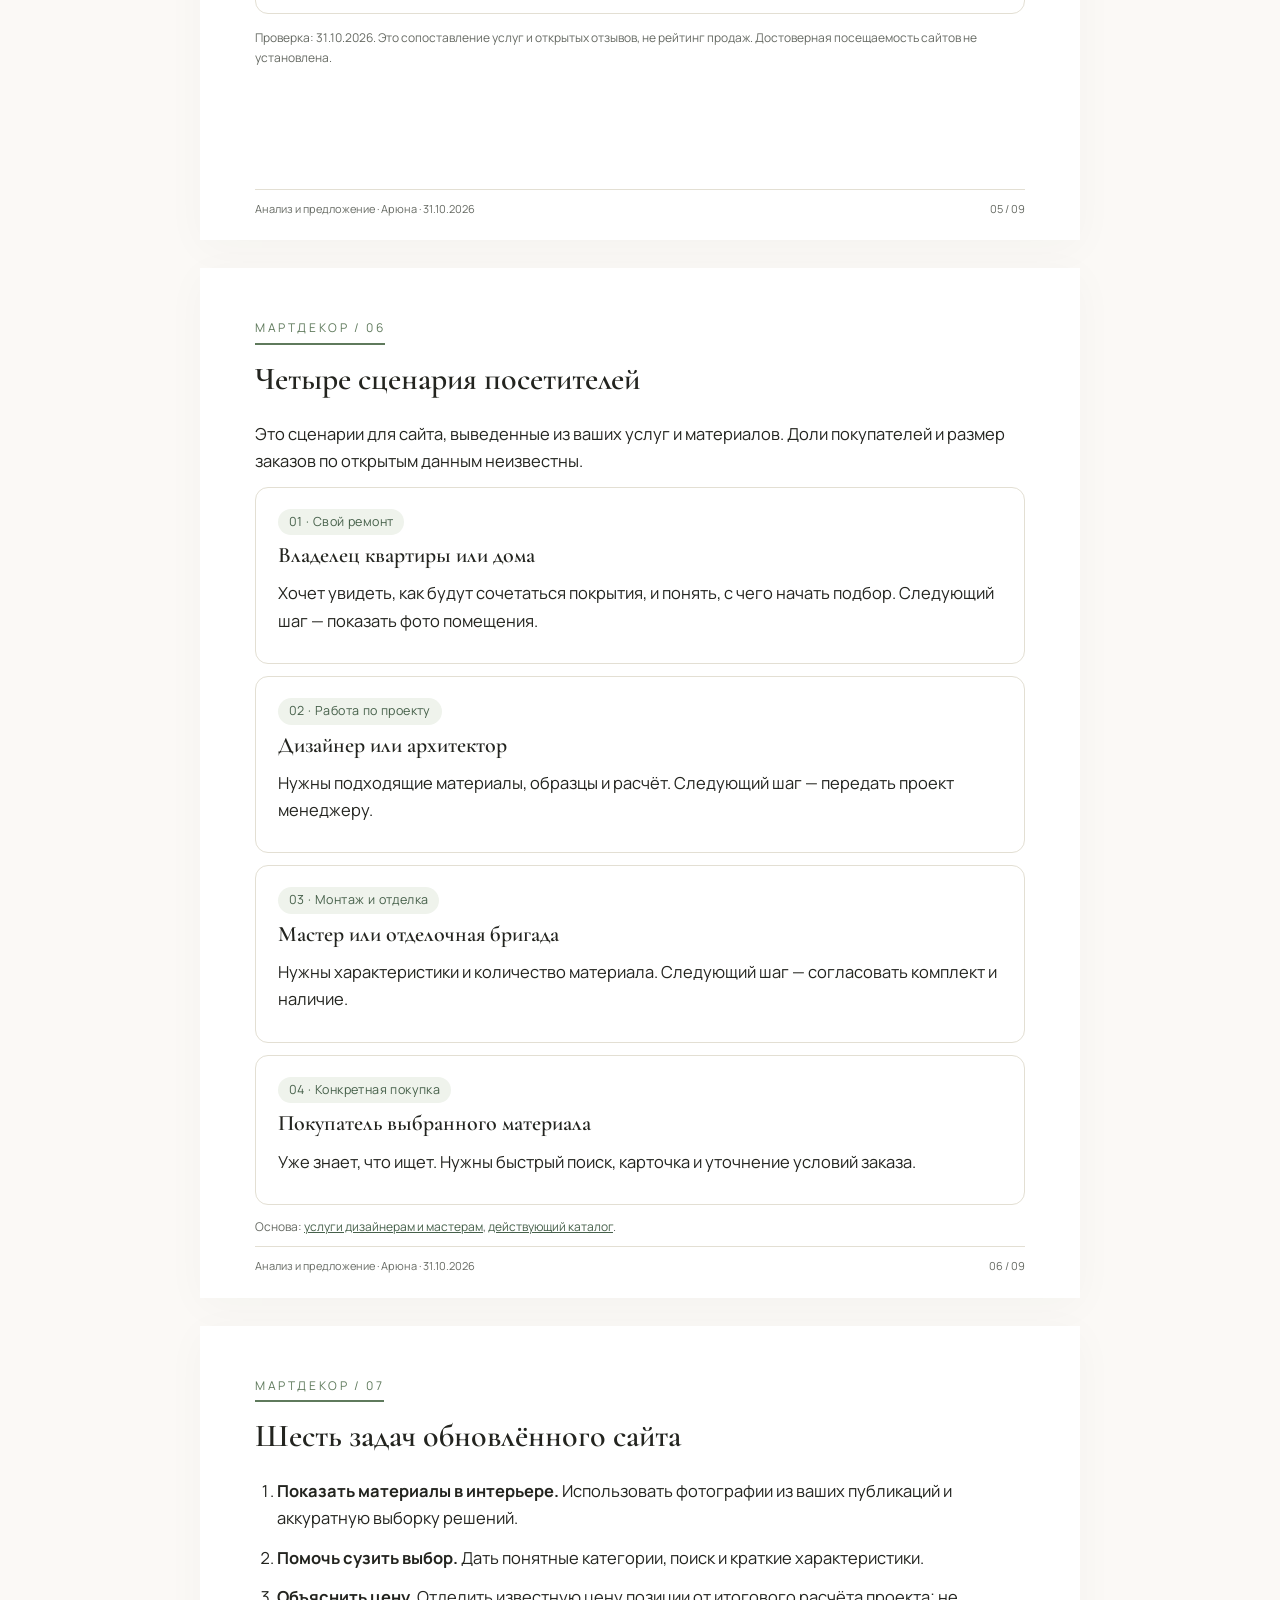
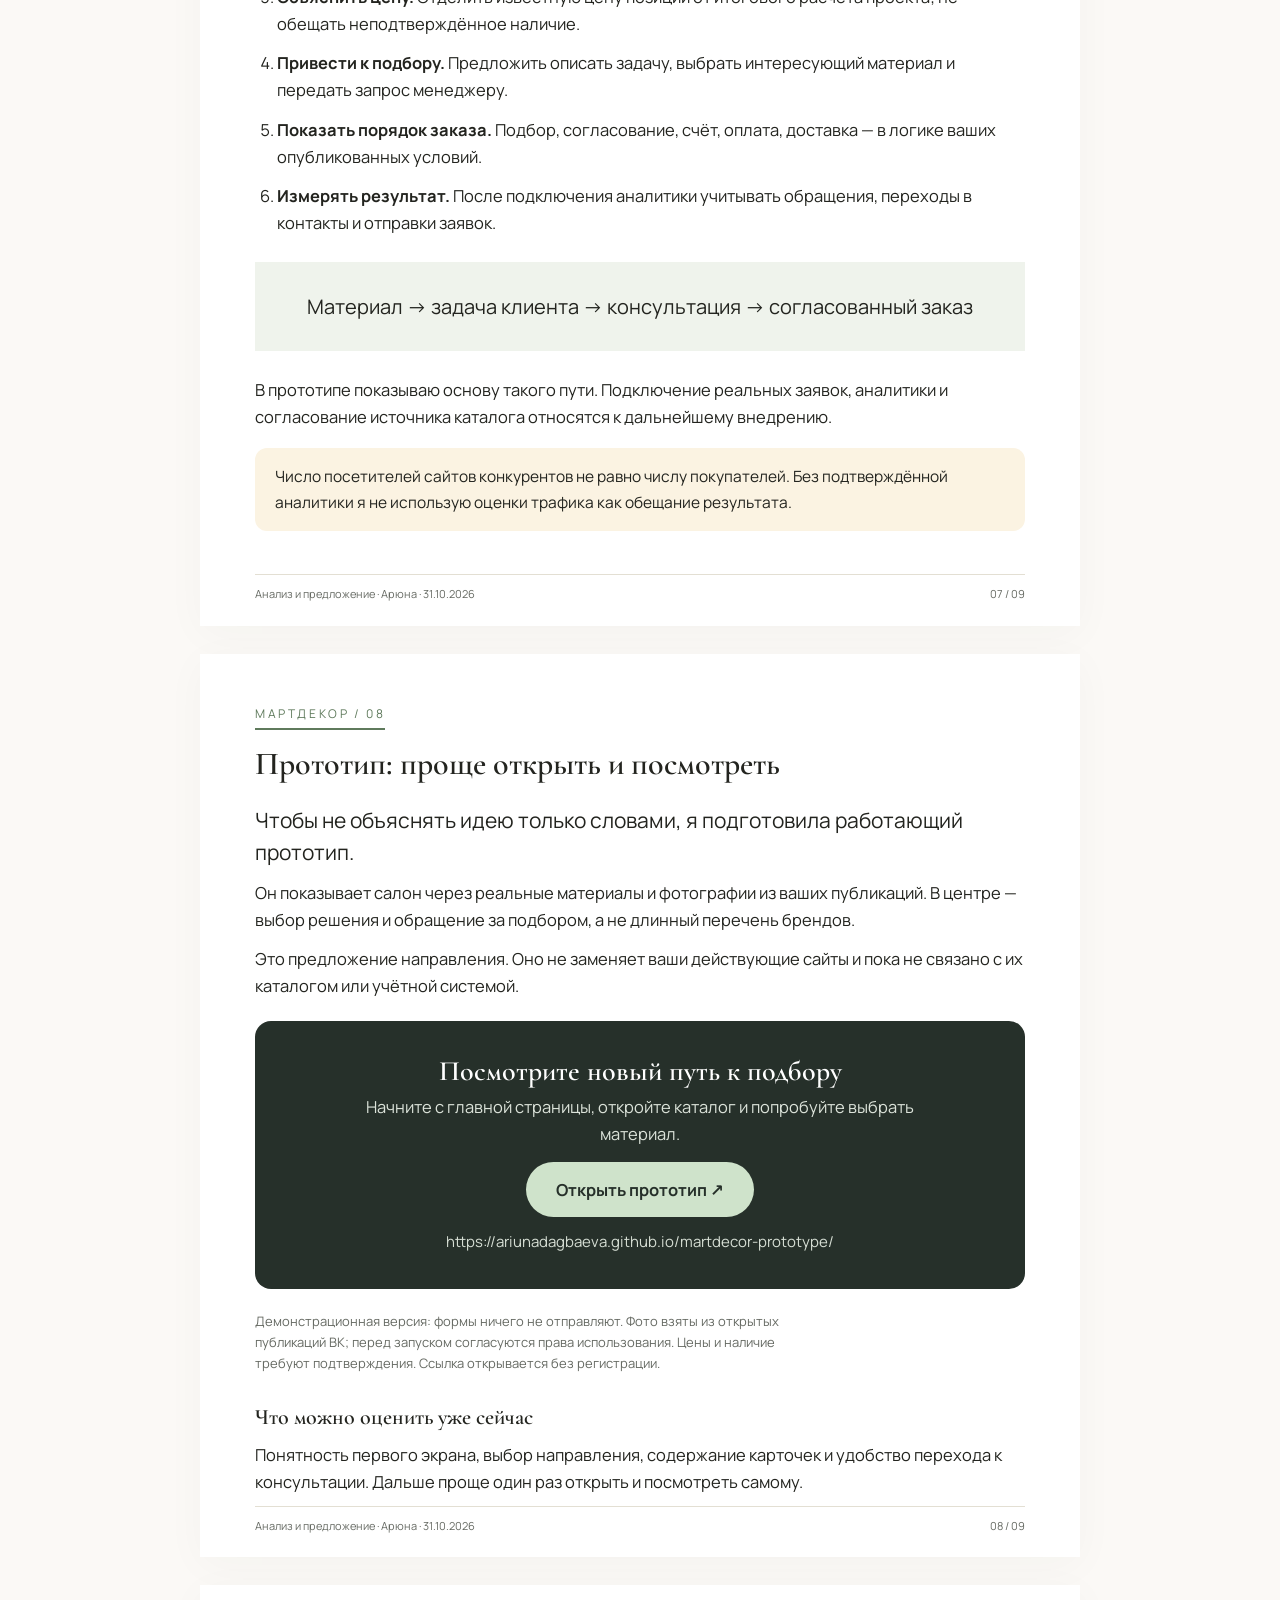
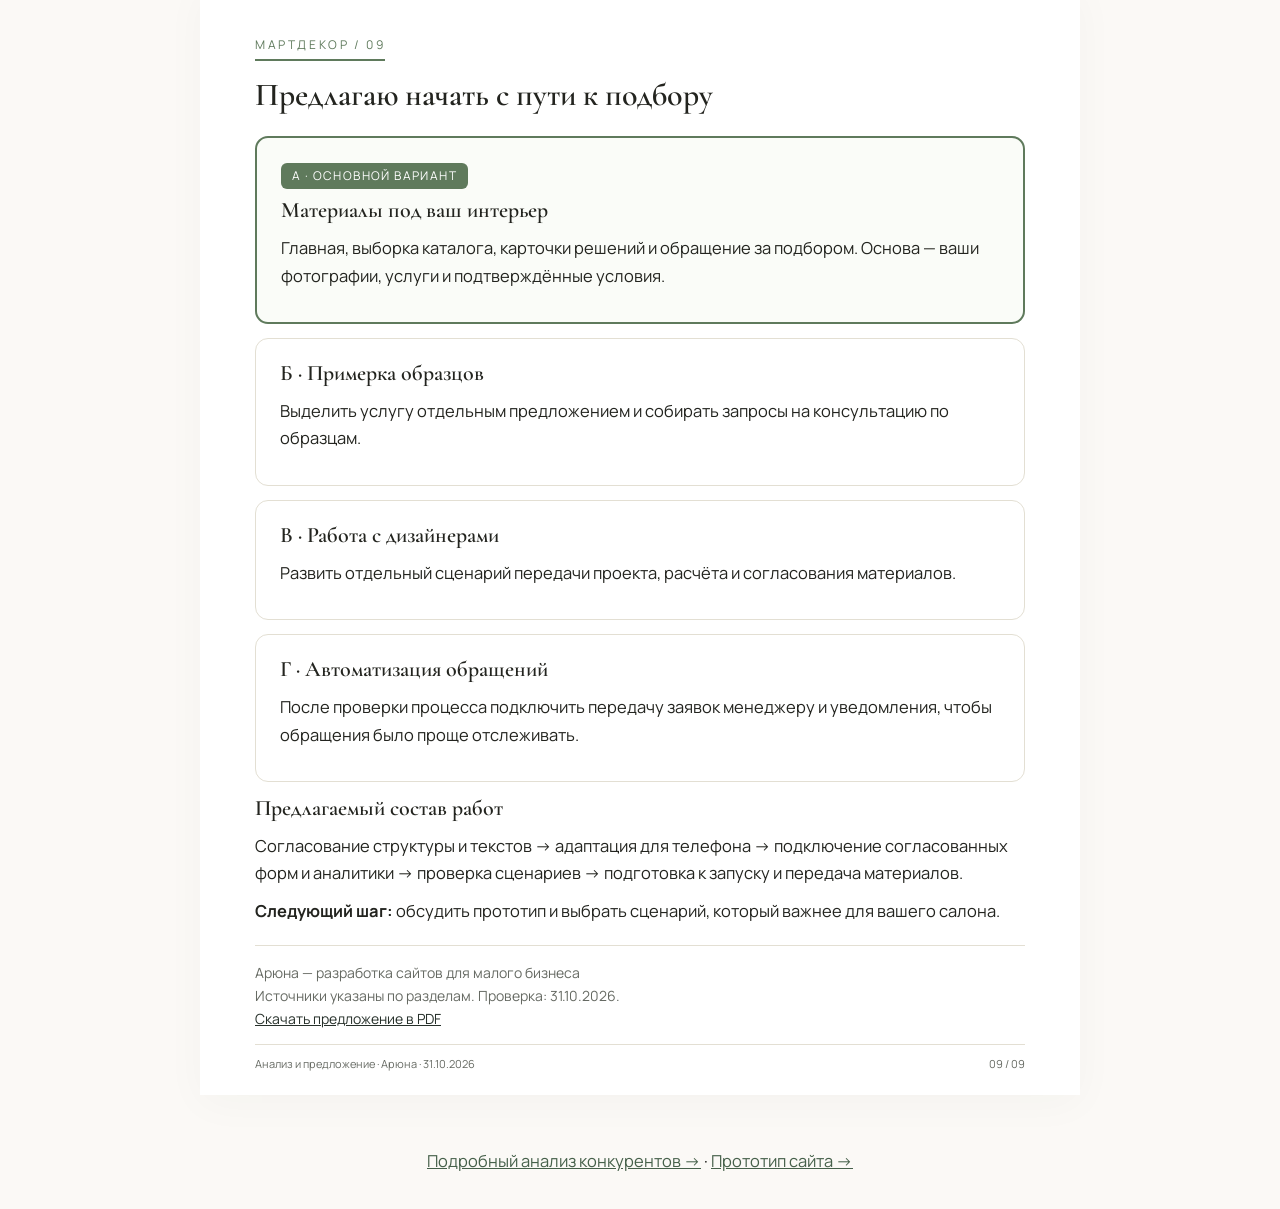
==== commit cf9f5029: "Обновить ссылку и условия просмотра прототипа в предложении" ====
--- a/kp/index.html
+++ b/kp/index.html
@@ -70,4 +70,4 @@
 }
 
 .page{max-width:880px;margin:28px auto;background:#fff;padding:50px 55px;position:relative;min-height:900px;box-shadow:0 8px 40px #26302a08}.page header{margin:-50px -55px 32px;padding:45px 55px}.page h2{margin-bottom:22px}.page section{padding:0}.page .folio{position:absolute;bottom:22px;left:55px;right:55px;border-top:1px solid var(--line);padding-top:10px;font-size:11px;color:var(--muted);display:flex;justify-content:space-between}.lead{font-size:21px;line-height:1.5}.large{font-size:68px;line-height:1.05;letter-spacing:-2px}.sources{font-size:12px;color:var(--muted)}a{color:var(--sage-ink)}.route{padding:28px;background:var(--tint);font-size:20px;text-align:center;margin:25px 0}.card{padding:15px 20px}.grid.two .card{margin:0}.sub{font-size:13px}.page footer{margin-top:20px;padding:15px 0}.page .adv li{padding-top:9px;padding-bottom:9px}@media(max-width:650px){.page{margin:0;padding:30px 22px;min-height:0;padding-bottom:80px}.page header{margin:-30px -22px 24px;padding:35px 22px}.large{font-size:48px}.page .folio{left:22px;right:22px}}@media print{@page{size:A4;margin:0}.page{width:210mm;height:297mm;min-height:0;max-width:none;padding:18mm 17mm 20mm;margin:0;box-shadow:none;break-after:page;overflow:visible}.page:last-child{break-after:auto}.page header{margin:-18mm -17mm 12mm;padding:20mm 17mm 16mm}.page .folio{bottom:10mm;left:17mm;right:17mm}.page h2{margin-bottom:7mm}.page h1{font-size:32pt}.page .large{font-size:42pt}.page .lead{font-size:15pt}.page .card{padding:12px 17px}.page p{margin:9px 0}.page .sources{font-size:9pt}.page .sub{font-size:9.5pt}.page .route{font-size:14pt}.page .adv li{padding-top:9px;padding-bottom:9px}.page footer{font-size:9pt}.screen-only{display:none}}
-@media print{body{font-size:10pt}.page header{margin:0 0 7mm;padding:10mm}.page .card{padding:9px 14px;margin:8px 0}.page h3{font-size:13pt}.page h2{font-size:19pt}.page .sources{font-size:8pt}} </style></head><body><article class="page"><span class="sec-num">МАРТдекор / 01</span><h2>От интереса к материалу —<br>к разговору о проекте</h2><header><div class="eyebrow">Анализ и предложение · Арюна</div><h1 class="large">МАРТдекор</h1><p class="lead">Разбор группы, конкурентов<br>и предложение по сайту</p></header><p class="lead">Команда МАРТдекор, у вас уже есть то, ради чего покупатель приходит в салон: материалы, образцы и помощь в подборе.</p><p>Перед тем как что-то предлагать, я изучила открытые публикации ВКонтакте, ваши сайты и карточки компаний в Ростове-на-Дону. Моя идея — сделать следующий шаг посетителя понятнее: выбрать решение, показать свой интерьер и обратиться к вам за подбором.</p><div class="route">Вдохновиться → выбрать материалы → получить подбор</div><p>Сайт и каталог у вас уже есть. Предлагаю усилить их связь с вашей консультацией и работой по проектам.</p><p class="sources">Основа анализа: <a href="https://vk.ru/martdecoronline">сообщество ВК</a>, <a href="https://martdecor.ru">martdecor.ru</a>, <a href="https://martdecor.online">martdecor.online</a>. Сбор: 31.10.2026. Выгружено 169 доступных постов и 2 комментария; статистики продаж и посещений нет.</p><div class="folio"><span>Анализ и предложение · Арюна · 31.10.2026</span><span>01 / 09</span></div></article><article class="page"><span class="sec-num">МАРТдекор / 02</span><h2>Пять выводов, на которых строится предложение</h2><div class="card"><span class="tag">01</span><h3>Сайт уже есть — важна связность</h3><p>Основная страница ведёт в отдельный каталог на martdecor.online. Новый прототип предлагает единый путь от материала к подбору.</p><a class="sources" href="https://martdecor.ru">Источник ↗</a></div><div class="card"><span class="tag">02</span><h3>Продажа завершается с менеджером</h3><p>На странице доставки прямо указаны согласование заказа, счёт и предоплата. Онлайн-оплата на сайте не производится.</p><a class="sources" href="https://martdecor.online/dostavka-i-oplata/">Источник ↗</a></div><div class="card"><span class="tag">03</span><h3>Примерка образцов — готовый повод обратиться</h3><p>В публикации от 18.10.2026 вы предлагаете взять декор и панели Orac на примерку на объект. Это понятный следующий шаг после просмотра интерьера.</p><a class="sources" href="https://vk.ru/wall-53471837_7663">Источник ↗</a></div><div class="card"><span class="tag">04</span><h3>Условия стоит привести к одной версии</h3><p>ВК упоминает бесплатную доставку без подробных условий, сайт — согласование тарифа Яндекс Go или транспортной компании.</p><a class="sources" href="https://martdecor.online/dostavka-i-oplata/">Источник ↗</a></div><div class="card"><span class="tag">05</span><h3>Цифры опыта нуждаются в согласовании</h3><p>В апреле 2025 года опубликованы 10 лет и более 5000 проектов, а в марте 2026 года — 7 лет и более 3000. Для новой страницы лучше выбрать подтверждённую формулировку.</p><a class="sources" href="https://vk.ru/wall-53471837_7654">Источник ↗</a></div><div class="folio"><span>Анализ и предложение · Арюна · 31.10.2026</span><span>02 / 09</span></div></article><article class="page"><span class="sec-num">МАРТдекор / 03</span><h2>Ваши сильные стороны уже есть в содержании</h2><p class="sub">Это не мои придумки — факты взяты из ваших постов, описания группы и страниц услуг. Ниже — то, что стоит сделать заметнее.</p><ul class="adv"><li><b>Живые образцы.</b> Возможность оценить материал непосредственно на объекте.</li><li><b>Подбор под интерьер.</b> Работа с фотографией комнаты или готовым дизайн-проектом.</li><li><b>Сочетание материалов.</b> Обои, панели, краска и лепной декор можно собрать в одну композицию.</li><li><b>Расчёт количества.</b> На странице сотрудничества описан расчёт материалов по проекту.</li><li><b>Альтернативы.</b> Подбор замены, если нужная позиция недоступна или не подходит по бюджету.</li><li><b>Профессиональные встречи.</b> В группе есть приглашения на семинары и ланчи для дизайнеров.</li><li><b>Салон в Ростове.</b> Образцы можно посмотреть на проспекте Михаила Нагибина, 30Л.</li><li><b>Доставка.</b> На сайте описана доставка по городу и отправка в другие регионы.</li></ul><div class="why">Главный акцент предложения: помочь посетителю увидеть ценность вашего подбора ещё до первого звонка.</div><p class="sources"><a href="https://vk.ru/wall-53471837_7663">Образцы</a> · <a href="https://vk.ru/wall-53471837_7648">Встречи дизайнеров</a> · <a href="https://martdecor.online/dizayneram/">Сотрудничество</a> · <a href="https://martdecor.online/dostavka-i-oplata/">Доставка</a></p><div class="folio"><span>Анализ и предложение · Арюна · 31.10.2026</span><span>03 / 09</span></div></article><article class="page"><span class="sec-num">МАРТдекор / 04</span><h2>Что сохранить и что сделать понятнее</h2><div class="grid two"><div class="card"><h3>Что работает</h3><ul class="adv"><li>Уже есть сайт и товарный каталог.</li><li>Есть конкретные услуги подбора и расчёта.</li><li>Есть материалы для содержательных публикаций.</li><li>Есть офлайн-салон и контакты.</li></ul></div><div class="card"><h3>Что усилить</h3><ul class="adv"><li>Объяснить переход от выбора товара к расчёту.</li><li>Выделить примерку образцов как отдельное действие.</li><li>Согласовать условия доставки на площадках.</li><li>Привести историю компании к единым цифрам.</li></ul></div></div><h3 style="margin-top:30px">Важное ограничение анализа</h3><p>Два доступных комментария в ВК — короткие реакции на изображения. По ним нельзя составить достоверный список частых вопросов покупателей или сделать вывод о продажах.</p><p>Поэтому прототип опирается на ваши опубликованные услуги. Вопросы о подборе и заказе представлены как помощь посетителю, а не как выдуманная статистика обращений.</p><div class="note">Улучшение пути к заявке — рабочая гипотеза. Её результат после запуска стоит проверять по обращениям и действиям посетителей.</div><p class="sources"><a href="https://vk.ru/wall-53471837_7101">Комментарий к посту 7101</a> · <a href="https://vk.ru/wall-53471837_7106">Комментарий к посту 7106</a> · <a href="https://martdecor.online/dostavka-i-oplata/">Порядок заказа</a></p><div class="folio"><span>Анализ и предложение · Арюна · 31.10.2026</span><span>04 / 09</span></div></article><article class="page"><span class="sec-num">МАРТдекор / 05</span><h2>Конкуренты: за что покупатель выбирает салон</h2><div class="card"><span class="tag">4,9 · 427 оценок · 177 отзывов</span><h3>Бомонд, Нансена, 150А</h3><p>На сайте есть каталог с ценами, готовые решения и раздел сотрудничества. В отзывах отмечают подбор материалов и работу менеджеров.</p><p class="src"><a href="https://yandex.com/maps/org/bomond/1010132661/">Яндекс Карты</a> · <a href="https://bomondceramica.ru/">Сайт</a></p><div class="why">Для МАРТдекор: показать сочетания материалов и простой переход к консультации.</div></div><div class="card"><span class="tag">4,8 · 93 оценки · 38 отзывов</span><h3>М-Декор, Кировский, 122</h3><p>Салон предлагает расчёт по проекту, подбор и организацию логистики. В доступных отзывах хвалят ассортимент и помощь консультантов.</p><p class="src"><a href="https://yandex.com/maps/org/m_dekor/36565239347/">Яндекс Карты</a> · <a href="https://m-decor-salon.ru/">Сайт</a></p><div class="why">Для МАРТдекор: сделать заметнее примерку образцов и сопровождение комплектации.</div></div><p class="sources">Проверка: 31.10.2026. Это сопоставление услуг и открытых отзывов, не рейтинг продаж. Достоверная посещаемость сайтов не установлена.</p><!-- COMPETITORS --><div class="folio"><span>Анализ и предложение · Арюна · 31.10.2026</span><span>05 / 09</span></div></article><article class="page"><span class="sec-num">МАРТдекор / 06</span><h2>Четыре сценария посетителей</h2><p>Это сценарии для сайта, выведенные из ваших услуг и материалов. Доли покупателей и размер заказов по открытым данным неизвестны.</p><div class="seg"><span class="tag">01 · Свой ремонт</span><h3>Владелец квартиры или дома</h3><p>Хочет увидеть, как будут сочетаться покрытия, и понять, с чего начать подбор. Следующий шаг — показать фото помещения.</p></div><div class="seg"><span class="tag">02 · Работа по проекту</span><h3>Дизайнер или архитектор</h3><p>Нужны подходящие материалы, образцы и расчёт. Следующий шаг — передать проект менеджеру.</p></div><div class="seg"><span class="tag">03 · Монтаж и отделка</span><h3>Мастер или отделочная бригада</h3><p>Нужны характеристики и количество материала. Следующий шаг — согласовать комплект и наличие.</p></div><div class="seg"><span class="tag">04 · Конкретная покупка</span><h3>Покупатель выбранного материала</h3><p>Уже знает, что ищет. Нужны быстрый поиск, карточка и уточнение условий заказа.</p></div><p class="sources">Основа: <a href="https://martdecor.online/dizayneram/">услуги дизайнерам и мастерам</a>, <a href="https://martdecor.online/shop/">действующий каталог</a>.</p><div class="folio"><span>Анализ и предложение · Арюна · 31.10.2026</span><span>06 / 09</span></div></article><article class="page"><span class="sec-num">МАРТдекор / 07</span><h2>Шесть задач обновлённого сайта</h2><ol class="tasks"><li><b>Показать материалы в интерьере.</b> Использовать фотографии из ваших публикаций и аккуратную выборку решений.</li><li><b>Помочь сузить выбор.</b> Дать понятные категории, поиск и краткие характеристики.</li><li><b>Объяснить цену.</b> Отделить известную цену позиции от итогового расчёта проекта; не обещать неподтверждённое наличие.</li><li><b>Привести к подбору.</b> Предложить описать задачу, выбрать интересующий материал и передать запрос менеджеру.</li><li><b>Показать порядок заказа.</b> Подбор, согласование, счёт, оплата, доставка — в логике ваших опубликованных условий.</li><li><b>Измерять результат.</b> После подключения аналитики учитывать обращения, переходы в контакты и отправки заявок.</li></ol><div class="route">Материал → задача клиента → консультация → согласованный заказ</div><p>В прототипе показываю основу такого пути. Подключение реальных заявок, аналитики и согласование источника каталога относятся к дальнейшему внедрению.</p><div class="note">Число посетителей сайтов конкурентов не равно числу покупателей. Без подтверждённой аналитики я не использую оценки трафика как обещание результата.</div><div class="folio"><span>Анализ и предложение · Арюна · 31.10.2026</span><span>07 / 09</span></div></article><article class="page"><span class="sec-num">МАРТдекор / 08</span><h2>Прототип: проще открыть и посмотреть</h2><p class="lead">Чтобы не объяснять идею только словами, я подготовила работающий прототип.</p><p>Он показывает салон через реальные материалы и фотографии из ваших публикаций. В центре — выбор решения и обращение за подбором, а не длинный перечень брендов.</p><p>Это предложение направления. Оно не заменяет ваши действующие сайты и пока не связано с их каталогом или учётной системой.</p><div class="cta"><h3>Посмотрите новый путь к подбору</h3><p>Начните с главной страницы, откройте каталог и попробуйте выбрать материал.</p><a class="btn" href="../index.html">Открыть прототип ↗</a><span class="url">https://martdecor-aryuna-concept.rainywand19.chatgpt.site</span></div><p class="sub">Демонстрационная версия: формы ничего не отправляют. Фото взяты из открытых публикаций ВК; перед запуском согласуются права использования. Цены и наличие требуют подтверждения. Ссылка размещается в частном доступе; для просмотра клиентом потребуется предоставить доступ.</p><h3 style="margin-top:30px">Что можно оценить уже сейчас</h3><p>Понятность первого экрана, выбор направления, содержание карточек и удобство перехода к консультации. Дальше проще один раз открыть и посмотреть самому.</p><div class="folio"><span>Анализ и предложение · Арюна · 31.10.2026</span><span>08 / 09</span></div></article><article class="page"><span class="sec-num">МАРТдекор / 09</span><h2>Предлагаю начать с пути к подбору</h2><div class="offer offer-main"><span class="badge">А · Основной вариант</span><h3>Материалы под ваш интерьер</h3><p>Главная, выборка каталога, карточки решений и обращение за подбором. Основа — ваши фотографии, услуги и подтверждённые условия.</p></div><div class="offer"><h3>Б · Примерка образцов</h3><p>Выделить услугу отдельным предложением и собирать запросы на консультацию по образцам.</p></div><div class="offer"><h3>В · Работа с дизайнерами</h3><p>Развить отдельный сценарий передачи проекта, расчёта и согласования материалов.</p></div><div class="offer"><h3>Г · Автоматизация обращений</h3><p>После проверки процесса подключить передачу заявок менеджеру и уведомления, чтобы обращения было проще отслеживать.</p></div><h3>Предлагаемый состав работ</h3><p>Согласование структуры и текстов → адаптация для телефона → подключение согласованных форм и аналитики → проверка сценариев → подготовка к запуску и передача материалов.</p><p><b>Следующий шаг:</b> обсудить прототип и выбрать сценарий, который важнее для вашего салона.</p><footer>Арюна — разработка сайтов для малого бизнеса<br>Источники указаны по разделам. Проверка: 31.10.2026.<br><a href="KP-MARTdecor.pdf">Скачать предложение в PDF</a></footer><div class="folio"><span>Анализ и предложение · Арюна · 31.10.2026</span><span>09 / 09</span></div></article><p style="text-align:center;padding:24px"><a href="../analysis/">Подробный анализ конкурентов →</a> · <a href="../index.html">Прототип сайта →</a></p></body></html>
+@media print{body{font-size:10pt}.page header{margin:0 0 7mm;padding:10mm}.page .card{padding:9px 14px;margin:8px 0}.page h3{font-size:13pt}.page h2{font-size:19pt}.page .sources{font-size:8pt}} </style></head><body><article class="page"><span class="sec-num">МАРТдекор / 01</span><h2>От интереса к материалу —<br>к разговору о проекте</h2><header><div class="eyebrow">Анализ и предложение · Арюна</div><h1 class="large">МАРТдекор</h1><p class="lead">Разбор группы, конкурентов<br>и предложение по сайту</p></header><p class="lead">Команда МАРТдекор, у вас уже есть то, ради чего покупатель приходит в салон: материалы, образцы и помощь в подборе.</p><p>Перед тем как что-то предлагать, я изучила открытые публикации ВКонтакте, ваши сайты и карточки компаний в Ростове-на-Дону. Моя идея — сделать следующий шаг посетителя понятнее: выбрать решение, показать свой интерьер и обратиться к вам за подбором.</p><div class="route">Вдохновиться → выбрать материалы → получить подбор</div><p>Сайт и каталог у вас уже есть. Предлагаю усилить их связь с вашей консультацией и работой по проектам.</p><p class="sources">Основа анализа: <a href="https://vk.ru/martdecoronline">сообщество ВК</a>, <a href="https://martdecor.ru">martdecor.ru</a>, <a href="https://martdecor.online">martdecor.online</a>. Сбор: 31.10.2026. Выгружено 169 доступных постов и 2 комментария; статистики продаж и посещений нет.</p><div class="folio"><span>Анализ и предложение · Арюна · 31.10.2026</span><span>01 / 09</span></div></article><article class="page"><span class="sec-num">МАРТдекор / 02</span><h2>Пять выводов, на которых строится предложение</h2><div class="card"><span class="tag">01</span><h3>Сайт уже есть — важна связность</h3><p>Основная страница ведёт в отдельный каталог на martdecor.online. Новый прототип предлагает единый путь от материала к подбору.</p><a class="sources" href="https://martdecor.ru">Источник ↗</a></div><div class="card"><span class="tag">02</span><h3>Продажа завершается с менеджером</h3><p>На странице доставки прямо указаны согласование заказа, счёт и предоплата. Онлайн-оплата на сайте не производится.</p><a class="sources" href="https://martdecor.online/dostavka-i-oplata/">Источник ↗</a></div><div class="card"><span class="tag">03</span><h3>Примерка образцов — готовый повод обратиться</h3><p>В публикации от 18.10.2026 вы предлагаете взять декор и панели Orac на примерку на объект. Это понятный следующий шаг после просмотра интерьера.</p><a class="sources" href="https://vk.ru/wall-53471837_7663">Источник ↗</a></div><div class="card"><span class="tag">04</span><h3>Условия стоит привести к одной версии</h3><p>ВК упоминает бесплатную доставку без подробных условий, сайт — согласование тарифа Яндекс Go или транспортной компании.</p><a class="sources" href="https://martdecor.online/dostavka-i-oplata/">Источник ↗</a></div><div class="card"><span class="tag">05</span><h3>Цифры опыта нуждаются в согласовании</h3><p>В апреле 2025 года опубликованы 10 лет и более 5000 проектов, а в марте 2026 года — 7 лет и более 3000. Для новой страницы лучше выбрать подтверждённую формулировку.</p><a class="sources" href="https://vk.ru/wall-53471837_7654">Источник ↗</a></div><div class="folio"><span>Анализ и предложение · Арюна · 31.10.2026</span><span>02 / 09</span></div></article><article class="page"><span class="sec-num">МАРТдекор / 03</span><h2>Ваши сильные стороны уже есть в содержании</h2><p class="sub">Это не мои придумки — факты взяты из ваших постов, описания группы и страниц услуг. Ниже — то, что стоит сделать заметнее.</p><ul class="adv"><li><b>Живые образцы.</b> Возможность оценить материал непосредственно на объекте.</li><li><b>Подбор под интерьер.</b> Работа с фотографией комнаты или готовым дизайн-проектом.</li><li><b>Сочетание материалов.</b> Обои, панели, краска и лепной декор можно собрать в одну композицию.</li><li><b>Расчёт количества.</b> На странице сотрудничества описан расчёт материалов по проекту.</li><li><b>Альтернативы.</b> Подбор замены, если нужная позиция недоступна или не подходит по бюджету.</li><li><b>Профессиональные встречи.</b> В группе есть приглашения на семинары и ланчи для дизайнеров.</li><li><b>Салон в Ростове.</b> Образцы можно посмотреть на проспекте Михаила Нагибина, 30Л.</li><li><b>Доставка.</b> На сайте описана доставка по городу и отправка в другие регионы.</li></ul><div class="why">Главный акцент предложения: помочь посетителю увидеть ценность вашего подбора ещё до первого звонка.</div><p class="sources"><a href="https://vk.ru/wall-53471837_7663">Образцы</a> · <a href="https://vk.ru/wall-53471837_7648">Встречи дизайнеров</a> · <a href="https://martdecor.online/dizayneram/">Сотрудничество</a> · <a href="https://martdecor.online/dostavka-i-oplata/">Доставка</a></p><div class="folio"><span>Анализ и предложение · Арюна · 31.10.2026</span><span>03 / 09</span></div></article><article class="page"><span class="sec-num">МАРТдекор / 04</span><h2>Что сохранить и что сделать понятнее</h2><div class="grid two"><div class="card"><h3>Что работает</h3><ul class="adv"><li>Уже есть сайт и товарный каталог.</li><li>Есть конкретные услуги подбора и расчёта.</li><li>Есть материалы для содержательных публикаций.</li><li>Есть офлайн-салон и контакты.</li></ul></div><div class="card"><h3>Что усилить</h3><ul class="adv"><li>Объяснить переход от выбора товара к расчёту.</li><li>Выделить примерку образцов как отдельное действие.</li><li>Согласовать условия доставки на площадках.</li><li>Привести историю компании к единым цифрам.</li></ul></div></div><h3 style="margin-top:30px">Важное ограничение анализа</h3><p>Два доступных комментария в ВК — короткие реакции на изображения. По ним нельзя составить достоверный список частых вопросов покупателей или сделать вывод о продажах.</p><p>Поэтому прототип опирается на ваши опубликованные услуги. Вопросы о подборе и заказе представлены как помощь посетителю, а не как выдуманная статистика обращений.</p><div class="note">Улучшение пути к заявке — рабочая гипотеза. Её результат после запуска стоит проверять по обращениям и действиям посетителей.</div><p class="sources"><a href="https://vk.ru/wall-53471837_7101">Комментарий к посту 7101</a> · <a href="https://vk.ru/wall-53471837_7106">Комментарий к посту 7106</a> · <a href="https://martdecor.online/dostavka-i-oplata/">Порядок заказа</a></p><div class="folio"><span>Анализ и предложение · Арюна · 31.10.2026</span><span>04 / 09</span></div></article><article class="page"><span class="sec-num">МАРТдекор / 05</span><h2>Конкуренты: за что покупатель выбирает салон</h2><div class="card"><span class="tag">4,9 · 427 оценок · 177 отзывов</span><h3>Бомонд, Нансена, 150А</h3><p>На сайте есть каталог с ценами, готовые решения и раздел сотрудничества. В отзывах отмечают подбор материалов и работу менеджеров.</p><p class="src"><a href="https://yandex.com/maps/org/bomond/1010132661/">Яндекс Карты</a> · <a href="https://bomondceramica.ru/">Сайт</a></p><div class="why">Для МАРТдекор: показать сочетания материалов и простой переход к консультации.</div></div><div class="card"><span class="tag">4,8 · 93 оценки · 38 отзывов</span><h3>М-Декор, Кировский, 122</h3><p>Салон предлагает расчёт по проекту, подбор и организацию логистики. В доступных отзывах хвалят ассортимент и помощь консультантов.</p><p class="src"><a href="https://yandex.com/maps/org/m_dekor/36565239347/">Яндекс Карты</a> · <a href="https://m-decor-salon.ru/">Сайт</a></p><div class="why">Для МАРТдекор: сделать заметнее примерку образцов и сопровождение комплектации.</div></div><p class="sources">Проверка: 31.10.2026. Это сопоставление услуг и открытых отзывов, не рейтинг продаж. Достоверная посещаемость сайтов не установлена.</p><!-- COMPETITORS --><div class="folio"><span>Анализ и предложение · Арюна · 31.10.2026</span><span>05 / 09</span></div></article><article class="page"><span class="sec-num">МАРТдекор / 06</span><h2>Четыре сценария посетителей</h2><p>Это сценарии для сайта, выведенные из ваших услуг и материалов. Доли покупателей и размер заказов по открытым данным неизвестны.</p><div class="seg"><span class="tag">01 · Свой ремонт</span><h3>Владелец квартиры или дома</h3><p>Хочет увидеть, как будут сочетаться покрытия, и понять, с чего начать подбор. Следующий шаг — показать фото помещения.</p></div><div class="seg"><span class="tag">02 · Работа по проекту</span><h3>Дизайнер или архитектор</h3><p>Нужны подходящие материалы, образцы и расчёт. Следующий шаг — передать проект менеджеру.</p></div><div class="seg"><span class="tag">03 · Монтаж и отделка</span><h3>Мастер или отделочная бригада</h3><p>Нужны характеристики и количество материала. Следующий шаг — согласовать комплект и наличие.</p></div><div class="seg"><span class="tag">04 · Конкретная покупка</span><h3>Покупатель выбранного материала</h3><p>Уже знает, что ищет. Нужны быстрый поиск, карточка и уточнение условий заказа.</p></div><p class="sources">Основа: <a href="https://martdecor.online/dizayneram/">услуги дизайнерам и мастерам</a>, <a href="https://martdecor.online/shop/">действующий каталог</a>.</p><div class="folio"><span>Анализ и предложение · Арюна · 31.10.2026</span><span>06 / 09</span></div></article><article class="page"><span class="sec-num">МАРТдекор / 07</span><h2>Шесть задач обновлённого сайта</h2><ol class="tasks"><li><b>Показать материалы в интерьере.</b> Использовать фотографии из ваших публикаций и аккуратную выборку решений.</li><li><b>Помочь сузить выбор.</b> Дать понятные категории, поиск и краткие характеристики.</li><li><b>Объяснить цену.</b> Отделить известную цену позиции от итогового расчёта проекта; не обещать неподтверждённое наличие.</li><li><b>Привести к подбору.</b> Предложить описать задачу, выбрать интересующий материал и передать запрос менеджеру.</li><li><b>Показать порядок заказа.</b> Подбор, согласование, счёт, оплата, доставка — в логике ваших опубликованных условий.</li><li><b>Измерять результат.</b> После подключения аналитики учитывать обращения, переходы в контакты и отправки заявок.</li></ol><div class="route">Материал → задача клиента → консультация → согласованный заказ</div><p>В прототипе показываю основу такого пути. Подключение реальных заявок, аналитики и согласование источника каталога относятся к дальнейшему внедрению.</p><div class="note">Число посетителей сайтов конкурентов не равно числу покупателей. Без подтверждённой аналитики я не использую оценки трафика как обещание результата.</div><div class="folio"><span>Анализ и предложение · Арюна · 31.10.2026</span><span>07 / 09</span></div></article><article class="page"><span class="sec-num">МАРТдекор / 08</span><h2>Прототип: проще открыть и посмотреть</h2><p class="lead">Чтобы не объяснять идею только словами, я подготовила работающий прототип.</p><p>Он показывает салон через реальные материалы и фотографии из ваших публикаций. В центре — выбор решения и обращение за подбором, а не длинный перечень брендов.</p><p>Это предложение направления. Оно не заменяет ваши действующие сайты и пока не связано с их каталогом или учётной системой.</p><div class="cta"><h3>Посмотрите новый путь к подбору</h3><p>Начните с главной страницы, откройте каталог и попробуйте выбрать материал.</p><a class="btn" href="https://ariunadagbaeva.github.io/martdecor-prototype/">Открыть прототип ↗</a><span class="url">https://ariunadagbaeva.github.io/martdecor-prototype/</span></div><p class="sub">Демонстрационная версия: формы ничего не отправляют. Фото взяты из открытых публикаций ВК; перед запуском согласуются права использования. Цены и наличие требуют подтверждения. Ссылка открывается без регистрации.</p><h3 style="margin-top:30px">Что можно оценить уже сейчас</h3><p>Понятность первого экрана, выбор направления, содержание карточек и удобство перехода к консультации. Дальше проще один раз открыть и посмотреть самому.</p><div class="folio"><span>Анализ и предложение · Арюна · 31.10.2026</span><span>08 / 09</span></div></article><article class="page"><span class="sec-num">МАРТдекор / 09</span><h2>Предлагаю начать с пути к подбору</h2><div class="offer offer-main"><span class="badge">А · Основной вариант</span><h3>Материалы под ваш интерьер</h3><p>Главная, выборка каталога, карточки решений и обращение за подбором. Основа — ваши фотографии, услуги и подтверждённые условия.</p></div><div class="offer"><h3>Б · Примерка образцов</h3><p>Выделить услугу отдельным предложением и собирать запросы на консультацию по образцам.</p></div><div class="offer"><h3>В · Работа с дизайнерами</h3><p>Развить отдельный сценарий передачи проекта, расчёта и согласования материалов.</p></div><div class="offer"><h3>Г · Автоматизация обращений</h3><p>После проверки процесса подключить передачу заявок менеджеру и уведомления, чтобы обращения было проще отслеживать.</p></div><h3>Предлагаемый состав работ</h3><p>Согласование структуры и текстов → адаптация для телефона → подключение согласованных форм и аналитики → проверка сценариев → подготовка к запуску и передача материалов.</p><p><b>Следующий шаг:</b> обсудить прототип и выбрать сценарий, который важнее для вашего салона.</p><footer>Арюна — разработка сайтов для малого бизнеса<br>Источники указаны по разделам. Проверка: 31.10.2026.<br><a href="KP-MARTdecor.pdf">Скачать предложение в PDF</a></footer><div class="folio"><span>Анализ и предложение · Арюна · 31.10.2026</span><span>09 / 09</span></div></article><p style="text-align:center;padding:24px"><a href="../analysis/">Подробный анализ конкурентов →</a> · <a href="https://ariunadagbaeva.github.io/martdecor-prototype/">Прототип сайта →</a></p></body></html>
